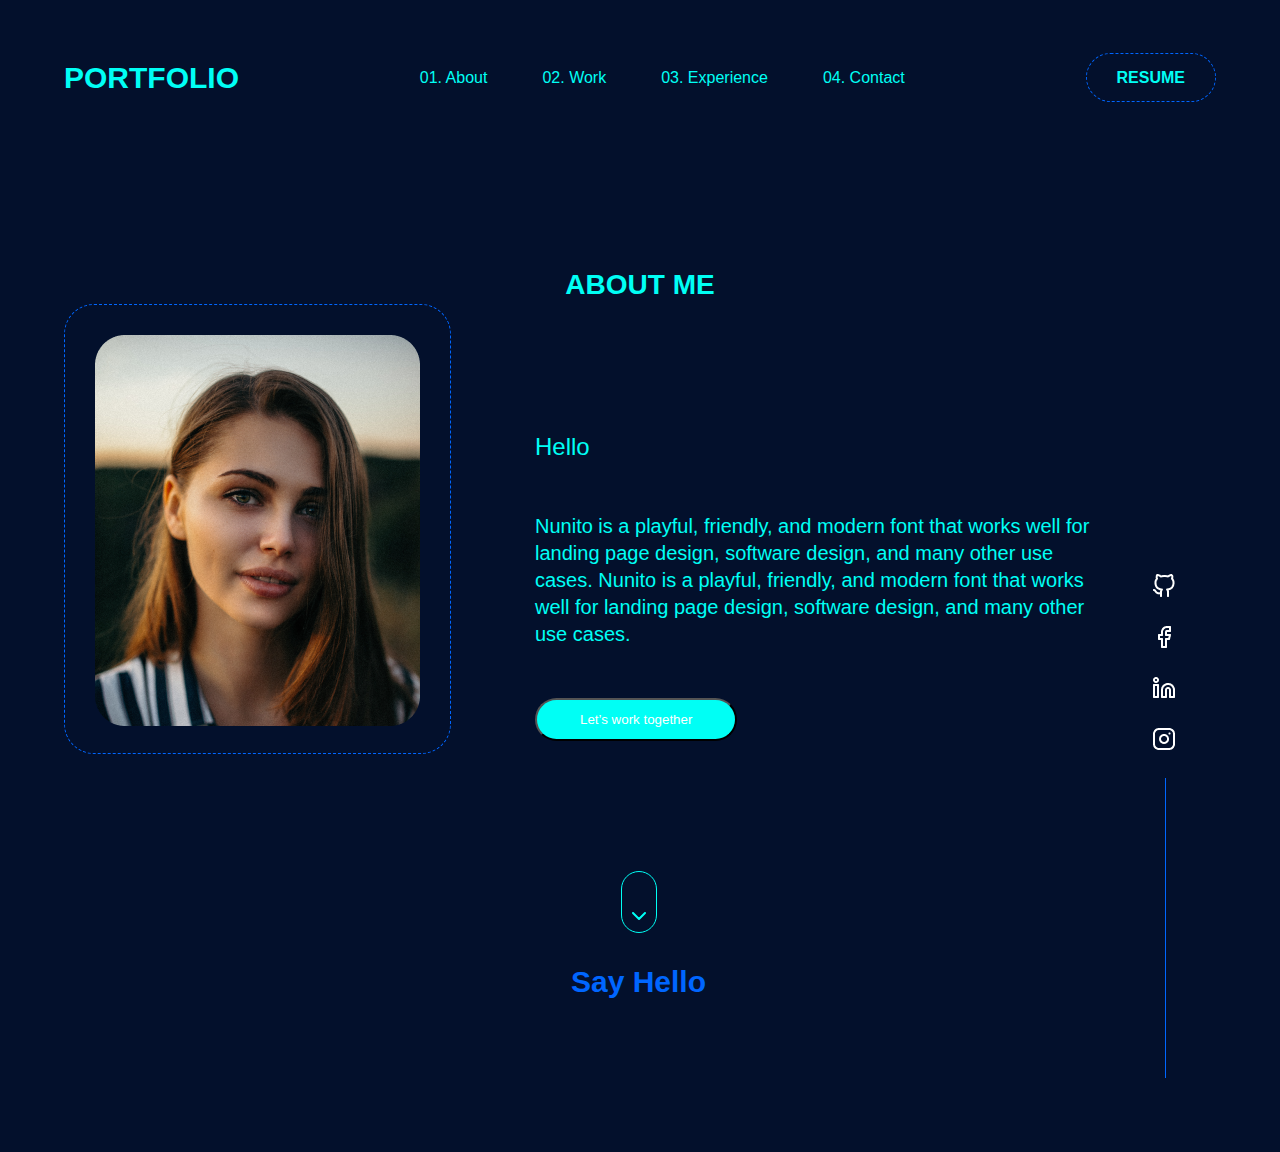
==== index.html @ 88e10d6a "added a burger bar and a scroll top" ====
<!DOCTYPE html>
<html lang="en">
<head>
    <meta charset="UTF-8">
    <meta http-equiv="X-UA-Compatible" content="IE=edge">
    <meta name="viewport" content="width=device-width, initial-scale=1.0">
    <title>home</title>
    <link rel="stylesheet" href="assets/css/reset.css">
    <link rel="stylesheet" href="assets/css/style.css">
</head>
<body class="conteiner">
    <header>
        <div class="header-wrapper">
            <nav class="header-portfolio-conteiner">
                <ul>
                    <a href="index.html">portfolio</a>
                </ul>
            </nav>
            <nav class="header-nav-li-conteiner">
                <ul>
                    <li>
                        <a href="#about-section">01. about</a>
                    </li>
                    <li>
                        <a href="#">02. work</a>
                    </li>
                    <li>
                        <a href="#">03. experience</a>
                    </li>
                    <li>
                        <a href="#">04. contact</a>
                    </li>
                </ul>
            </nav>
            <div class="resume-conteiner">
                <a href="assets/files/cv-ზურა დოღანაძე.pdf" download>resume</a>
            </div>
            <div class="hamburger">
                <span class="line"></span>
                <span class="line"></span>
                <span class="line"></span>
            </div>
        </div>
    </header>
    <main>
        <section class="about-me-section" id="about-section">
            <h1 class="title">about me</h1>
            <div>
                <div class="about-me-section-wrapper">
                    <div class="profile-img-conteiner">
                        <img src="assets/img/Mask group.png" alt="profile img">
                    </div>
                    <div class="about-me-text-conteiner">
                        <span>hello</span>
                        <p>Nunito is a playful, friendly, and modern font that works well for landing page design, software design, and many other use cases.
                            Nunito is a playful, friendly, and modern font that works well for landing page design, software design, and many other use cases.
                        </p>
                        <button class="button">Let’s work together</button>
                        <div class="about-me-more-button-conteiner">
                            <button>
                                <svg width="14" height="8" viewBox="0 0 14 8" fill="none" xmlns="http://www.w3.org/2000/svg">
                                    <path d="M1 1L7 7L13 1" stroke="#00FFF5" stroke-width="2" stroke-linecap="round" stroke-linejoin="round"/>
                                    </svg>
                            </button>
                            <div>
                                <span>say hello</span>
                            </div>
                        </div>
                        <div class="icon-contener">
                            <a href="https://github.com/zura-doganadze" target="_blank" rel="noo">
                                <img src="assets/img/github.png" alt="github icon">
                            </a>
                            <a href="https://www.facebook.com/zura.doganadze.7/" target="_blank">
                                <img src="assets/img/facebook.png" alt="facebook icon">
                            </a>
                            <a href="#">
                                <img src="assets/img/linkedin.png" alt="linkdin icon">
                            </a>
                            <a href="https://www.instagram.com" target="_blank">
                                <img src="assets/img/instagram.png" alt="instagram icon">
                            </a>
                            <div></div>
                        </div>
                    </div>
                </div>
            </div>
            
        </section>
        <a href="#" class="to-top">
            <svg class="fas fa-chevron" width="18" height="19" viewBox="0 0 11 7" fill="none" xmlns="http://www.w3.org/2000/svg">
                <path d="M0.735321 1.11766L5.50003 5.88237L10.2647 1.11766" stroke="black" stroke-linecap="round" stroke-linejoin="round"/>
                </svg>
        </a>
    </main>
    <script src="assets/js/app.js"></script>
</body>
</html>
---- assets/css/style.css ----
@font-face {
    font-family: 'Nunito-Regular400', sans-serif;
    src: url(../fonts/Nunito-Regular400.ttf);
}
@font-face {
    font-family: 'Nunito-Medium500', sans-serif;
    src: url(../fonts/Nunito-Medium500.ttf);
}
@font-face {
    font-family: 'Nunito-ExtraBold800', sans-serif;
    src: url(../fonts/Nunito-ExtraBold800.ttf);
}

 
:root {
    --header-text-color: #00FFF5;
    --section-text-color:#00FFF5;
    --third-section-color:#FFFFFF;
}
.conteiner {
    max-width: 1440px;
    width: 90%;
    margin: 0 auto;
}
a {
    text-decoration: none;
}
.title {
    font-family: 'Nunito-ExtraBold800', sans-serif;
    font-weight: 800;
    font-size: 28px;
    line-height: 38px;
    text-transform: uppercase;
    color: var(--header-text-color);
    text-align: center;
}
button {
    font-family: 'Nunito-Regular400', sans-serif;
    color: #FFFFFF;
    background: #00FFF5;
    border-radius: 30px;
    padding: 12px 43px;
    cursor: pointer;
    display: flex;
}

body {
    background: #03102C;
}










.header-wrapper {
    display: flex;
    justify-content: space-between;
    align-items: center;
    margin-top: 57px;
}
.header-nav-li-conteiner ul {
    display: flex;
    column-gap: 55px;
}
.header-nav-li-conteiner ul li a {
    font-family: 'Nunito-Medium500', sans-serif;
    color: var(--header-text-color);
    font-weight: 500;
    font-size: 16px;
    line-height: 22px;  
    text-transform: capitalize;
    cursor: pointer;
}
.header-nav-li-conteiner ul li a:hover {
    text-shadow: 2px 0px 20px #00fff5;
    transform: scale(1.1);
}
.header-portfolio-conteiner ul a {
    font-family: 'Nunito-ExtraBold800', sans-serif;
    color: var(--header-text-color);
    font-weight: 800;
    font-size: 30px;
    line-height: 41px;
    text-transform: uppercase;
    cursor: pointer;
}
.header-portfolio-conteiner ul a:hover {
    text-shadow: 2px 0px 20px #00fff5;
    transform: scale(1.1);
}
.resume-conteiner a {
    font-family: 'Nunito-ExtraBold800', sans-serif;
    color: var(--header-text-color);
    font-weight: 700;
    font-size: 16px;
    line-height: 22px;
    text-transform: uppercase;
    cursor: pointer;
    border: 1px dashed #0066FF;
    border-radius: 30px;
    padding: 15px 30px;
}
.resume-conteiner a:hover {
    text-shadow: 2px 0px 20px #00fff5;
    transform: scale(1.1);
}
/* burger bar */
.hamburger {
    display: none;
    cursor: pointer;
}
.line {
    display: block;
    width: 25px;
    height: 3px;
    margin: 5px auto;
    -webkit-transition: all 0.3s ease-in-out;
    transition: all 0.3s ease-in-out;
    background-color: var(--header-text-color);
}










/* section about me */
.about-me-section {
    margin: 168px 0 150px 0;
}
.about-me-section-wrapper {
    display: flex;
}
.profile-img-conteiner {
    border: 1px dashed #0066FF;
    border-radius: 30px;
    max-height: 450px;
}
.profile-img-conteiner img {
    border-radius: 30px;
    padding: 30px;
    transition: 0.5s;
    transition-timing-function: ease-out;
}
.profile-img-conteiner img:hover {
    transform: scale(1.1);
}
.about-me-text-conteiner {
    padding: 126px 104px 0px 84px;
    position: relative;
}
.about-me-text-conteiner span {
    font-family: 'Nunito-Medium500', sans-serif;
    color: var(--section-text-color);
    font-weight: 500;
    font-size: 24px;
    line-height: 33px;
    text-transform: capitalize;
}
.about-me-text-conteiner p {
    font-family: 'Nunito-Regular400', sans-serif;
    color: var(--section-text-color);
    font-weight: 400;
    font-size: 20px;
    line-height: 27px;
    padding: 50px 0px;
    text-transform: initial;
}
.icon-contener {
    display: flex;
    flex-direction: column;
    right: 40px;
    top: 270px;
    row-gap: 24px;
    position: absolute;
}

.icon-contener div {
    border-right: 1px solid #0066FF;
    height: 300px;
    margin-right: 10px;
}

.about-me-more-button-conteiner {
    padding-top: 130px;
    display: flex;
    flex-direction: column;
    align-items: center;
    padding-right: 370px;
}
.about-me-more-button-conteiner button {
    max-width: 50px;
    border-radius: 30px;
    padding: 40px 10px 12px 10px;
    background: inherit;
    color: #00FFF5;
    border: 1px solid #00FFF5;
    cursor: pointer;
}
.about-me-more-button-conteiner button:hover {
    border: 1px solid #0066FF;
}

.about-me-more-button-conteiner div {
    padding-top: 28px;
}
.about-me-more-button-conteiner div span {
    font-family: 'Nunito-Medium500', sans-serif;
    font-weight: 600;
    font-size: 30px;
    line-height: 41px;
    color: #0066FF;
}




/* scroll */
html {
    scroll-behavior: smooth;
}
.to-top {
    background: wheat;
    position: fixed;
    bottom: 16px;
    right: 32px;
    width: 50px;
    height: 50px;
    border-radius: 50%;
    display: flex;
    align-items: center;
    justify-content: center;
    font-size: 32px;
    color: black;
    text-decoration: none;
    opacity: 0;
    pointer-events: none;
    transition: all .4s;
}
.to-top.active {
    bottom: 32px;
    pointer-events: auto;
    opacity: 1;
}
.to-top svg {
    rotate: 180deg;
}
































@media (max-width: 1040px) {
    
    .resume-conteiner {
        display: flex;
        justify-content: center;
        align-items: center;
        
    }
    .hamburger {
      display: inline-block;
      /* position: absolute; */
      /* margin-left: 50%;
      margin-top: -17px;
      display: flex;
      flex-direction: column;
      justify-content: flex-start; */
    }
    .hamburger.active .line:nth-child(2) {
      opacity: 0;
    }
    .hamburger.active .line:nth-child(1) {
      transform: translateY(8px) rotate(45deg);
    }
    .hamburger.active .line:nth-child(3) {
      transform: translateY(-8px) rotate(-45deg);
    }
    .header-nav-li-conteiner {
      position: fixed;
      right: -100%;
      top: 100px;
      background-color:#FFFFFF;
      width: 200px;
      border-radius: 8px 0px 0px 8px;
      text-align: center;
      transition: 0.3s;
      padding: 50px 0px 40px 0px;
    }
    .header-nav-li-conteiner ul{
      flex-direction: column;
      row-gap: 12px;
    }
    .header-nav-li-conteiner.active {
      right: 0;
    }
    
    /* about me */
    .profile-img-conteiner {
        max-width: 390px;   
    }
    .about-me-section-wrapper {
        display: flex;
        flex-direction: column;
        align-items: center;
        margin-top: 30px;
    }
    .about-me-more-button-conteiner {
        display: none;
    }
    .about-me-text-conteiner {
        padding: 100px 104px 0px 84px;
    }
    .icon-contener {
        display: flex;
        flex-direction: row;
        right: 0px;
        top: 22px;
        column-gap: 18px;
        position: inherit;
    }
    .icon-contener div {
        display: none;
    }
}
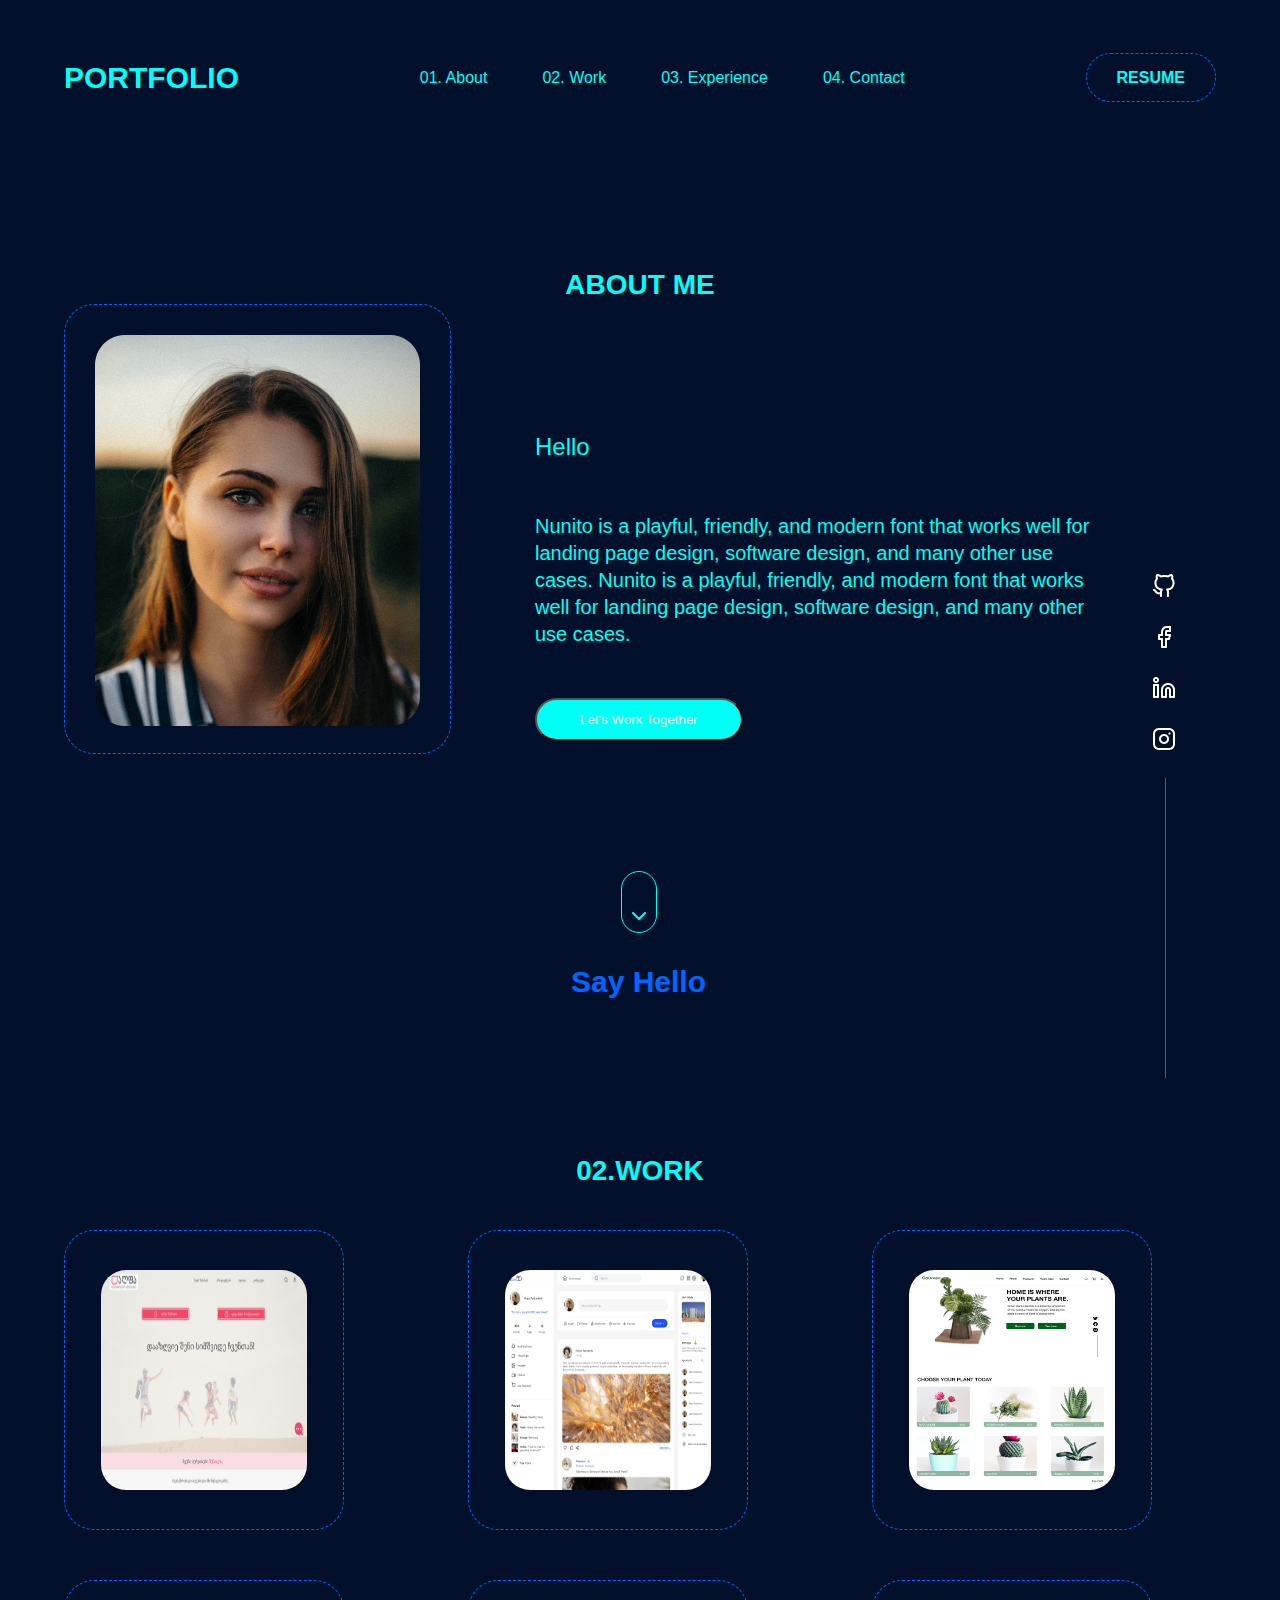
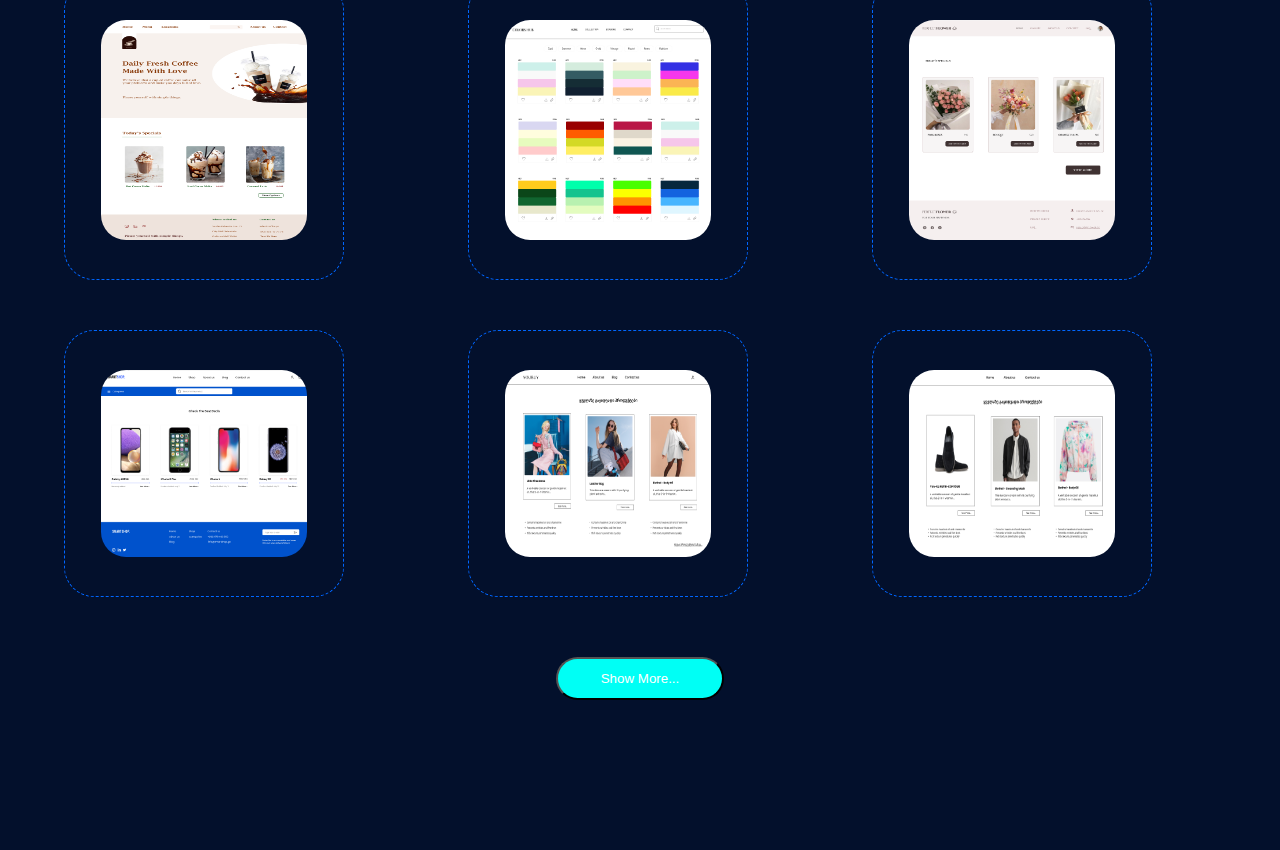
==== commit 7b1f4927: "added a works section" ====
--- a/index.html
+++ b/index.html
@@ -84,7 +84,71 @@
                     </div>
                 </div>
             </div>
-            
+        </section>
+        <section>
+            <h2 class="title">02.work</h2>
+            <div class="work-section-wrapper">
+                <div class="work-section-img-wrapper">
+                    <div class="work-img-conteiner">
+                        <img class="projact-imgs" src="assets/img/work img/homework 13.png" alt="homework 5">
+                        <div class="see-full-project-conteiner">
+                            <a href=" https://zura-doganadze.github.io/homework-13/">see full project</a>
+                        </div>
+                    </div>
+                    <div class="work-img-conteiner">
+                        <img class="projact-imgs" src="assets/img/work img/homework 11.png" alt="homework 5">
+                        <div class="see-full-project-conteiner">
+                            <a href="https://zura-doganadze.github.io/homework-12/">see full project</a>
+                        </div>
+                    </div>
+                    <div class="work-img-conteiner">
+                        <img class="projact-imgs" src="assets/img/work img/homework 9.png" alt="homework 5">
+                        <div class="see-full-project-conteiner">
+                            <a href="https://zura-doganadze.github.io/homeworl-9/">see full project</a>
+                        </div>
+                    </div>
+                    <div class="work-img-conteiner">
+                        <img class="projact-imgs" src="assets/img/work img/homework 8.png" alt="homework 5">
+                        <div class="see-full-project-conteiner">
+                            <a href="zura-doganadze.github.io/homework-8/">see full project</a>
+                        </div>
+                    </div>
+                    <div class="work-img-conteiner">
+                        <img class="projact-imgs" src="assets/img/work img/homework 7.png" alt="homework 5">
+                        <div class="see-full-project-conteiner">
+                            <a href="https://zura-doganadze.github.io/homework-7/">see full project</a>
+                        </div>
+                    </div>
+                    <div class="work-img-conteiner">
+                        <img class="projact-imgs" src="assets/img/work img/homework 6.png" alt="homework 5">
+                        <div class="see-full-project-conteiner">
+                            <a href="https://zura-doganadze.github.io/HOMEWORK-6/">see full project</a>
+                        </div>
+                    </div>
+                    <div class="work-img-conteiner">
+
+                        <img class="projact-imgs" src="assets/img/work img/homework 5.png" alt="homework 5">
+                        <div class="see-full-project-conteiner">
+                            <a href="https://zura-doganadze.github.io/homework-5/">see full project</a>
+                        </div>
+                    </div>
+                    <div class="work-img-conteiner">
+                        <img class="projact-imgs" src="assets/img/work img/homework 4.png" alt="homework 5">
+                        <div class="see-full-project-conteiner">
+                            <a href="https://zura-doganadze.github.io/homework-4/">see full project</a>
+                        </div>
+                    </div>
+                    <div class="work-img-conteiner">
+                        <img class="projact-imgs" src="assets/img/work img/homework 3.png" alt="homework 5">
+                        <div class="see-full-project-conteiner">
+                            <a href="https://zura-doganadze.github.io/homework3/">see full project</a>
+                        </div>
+                    </div>
+                </div>
+                <div class="section-button">
+                    <button class="button" id="load-more">show more...</button>
+                </div>
+            </div>
         </section>
         <a href="#" class="to-top">
             <svg class="fas fa-chevron" width="18" height="19" viewBox="0 0 11 7" fill="none" xmlns="http://www.w3.org/2000/svg">
@@ -92,6 +156,7 @@
                 </svg>
         </a>
     </main>
-    <script src="assets/js/app.js"></script>
+    <script src="assets/js/app.js">
+    </script>
 </body>
 </html>--- a/assets/css/style.css
+++ b/assets/css/style.css
@@ -42,6 +42,12 @@
     padding: 12px 43px;
     cursor: pointer;
     display: flex;
+    text-transform: capitalize;
+
+}
+.section-button {
+    display: flex;
+    justify-content: center;
 }
 
 body {
@@ -270,8 +276,92 @@
 
 
 
-
-
+/*work section */
+
+.work-section-wrapper {
+    padding-bottom: 150px;
+}
+.work-section-img-wrapper {
+    display: grid;
+    grid-template-columns: repeat(3, 1fr);
+    row-gap: 50px;
+    column-gap: 60px;
+    padding: 40px 0px 60px 0px;
+}
+.work-img-conteiner {
+    position: relative;
+    border: 1px dashed #0066FF;
+    border-radius: 30px;
+    padding: 39px 36px;
+    max-width: 280px;
+    max-height: 300px;
+}
+.projact-imgs { 
+    transition: 0.5s;
+    transition-timing-function: ease-out;
+    border-radius: 25px;
+    width: 100%;
+    height: 100%;
+}
+.work-img-conteiner:hover .projact-imgs {
+    transform: scale(1.2);  
+    filter: blur(1px);
+}
+.see-full-project-conteiner {
+    position: absolute;
+    transition: .2s;
+    left: 50%;
+    top: 50%;
+    transform: translate(-50%, -50%);
+    opacity: 0;
+    transition: opacity 0.2s ease;
+}
+.see-full-project-conteiner a {
+    background: #0066FF;
+    border-radius: 30px;
+    font-size: 14px;
+    line-height: 25px;
+    color: #FFFFFF;
+    padding: 12px 13px;
+    font-family: 'Nunito-Regular400', sans-serif;
+    font-weight: 600;
+        cursor: pointer;
+    text-transform: capitalize;
+}
+    
+.work-img-conteiner:hover .see-full-project-conteiner {
+    opacity: 1;
+}
+.work-button-conteiner {
+    position: absolute;
+    transition: .2s;
+    left: 50%;
+    top: 50%;
+    transform: translate(-50%, -50%);
+    opacity: 0;
+    transition: opacity 0.2s ease;
+
+    
+}
+.work-img-conteiner:hover .work-button-conteiner {
+    opacity: 1;
+}
+
+.work-section-img-wrapper div button {
+    background: #0066FF;
+    border-radius: 30px;
+    font-size: 18px;
+    line-height: 25px;
+    color: #FFFFFF;
+    padding: 12px 18px;
+    font-family: 'Nunito-Regular400', sans-serif;
+    cursor: pointer;
+    text-transform: capitalize;
+}
+
+.wrok-section-button-conteiner {
+    text-align: center;
+}
 
 
 
@@ -358,4 +448,68 @@
     .icon-contener div {
         display: none;
     }
+
+
+
+
+
+    /* work */
+    .see-full-project-conteiner a {
+        font-size: 12px;
+    }
+    .work-img-conteiner {
+        border-radius: 15px;
+        padding: 29px 26px;
+        max-width: 200px;
+        max-height: 220px;
+    }
+    .projact-imgs { 
+        border-radius: 10px;
+    }
+    .see-full-project-conteiner a {
+        border-radius: 15px;
+        font-size: 11px;
+        padding: 10px 10px;
+        font-weight: 400;
+    }
+}
+
+
+@media (max-width: 800px) {
+    /* header */
+    .header-portfolio-conteiner ul a {
+        font-size: 26px;
+    }
+    .title {
+        font-size: 24px;
+    }
+
+
+
+
+
+
+
+
+    /* work */
+
+    .work-img-conteiner {
+        border-radius: 10px;
+        padding: 19px 16px;
+        max-width: 150px;
+        max-height: 170px;
+    }
+    .projact-imgs { 
+        border-radius: 8px;
+    }
+    .see-full-project-conteiner {
+        width: 84px;
+    }
+    .see-full-project-conteiner a {
+        border-radius: 12px;
+        font-size: 9px;
+        line-height: 12px;
+        padding: 10px 10px;
+    }
+
 }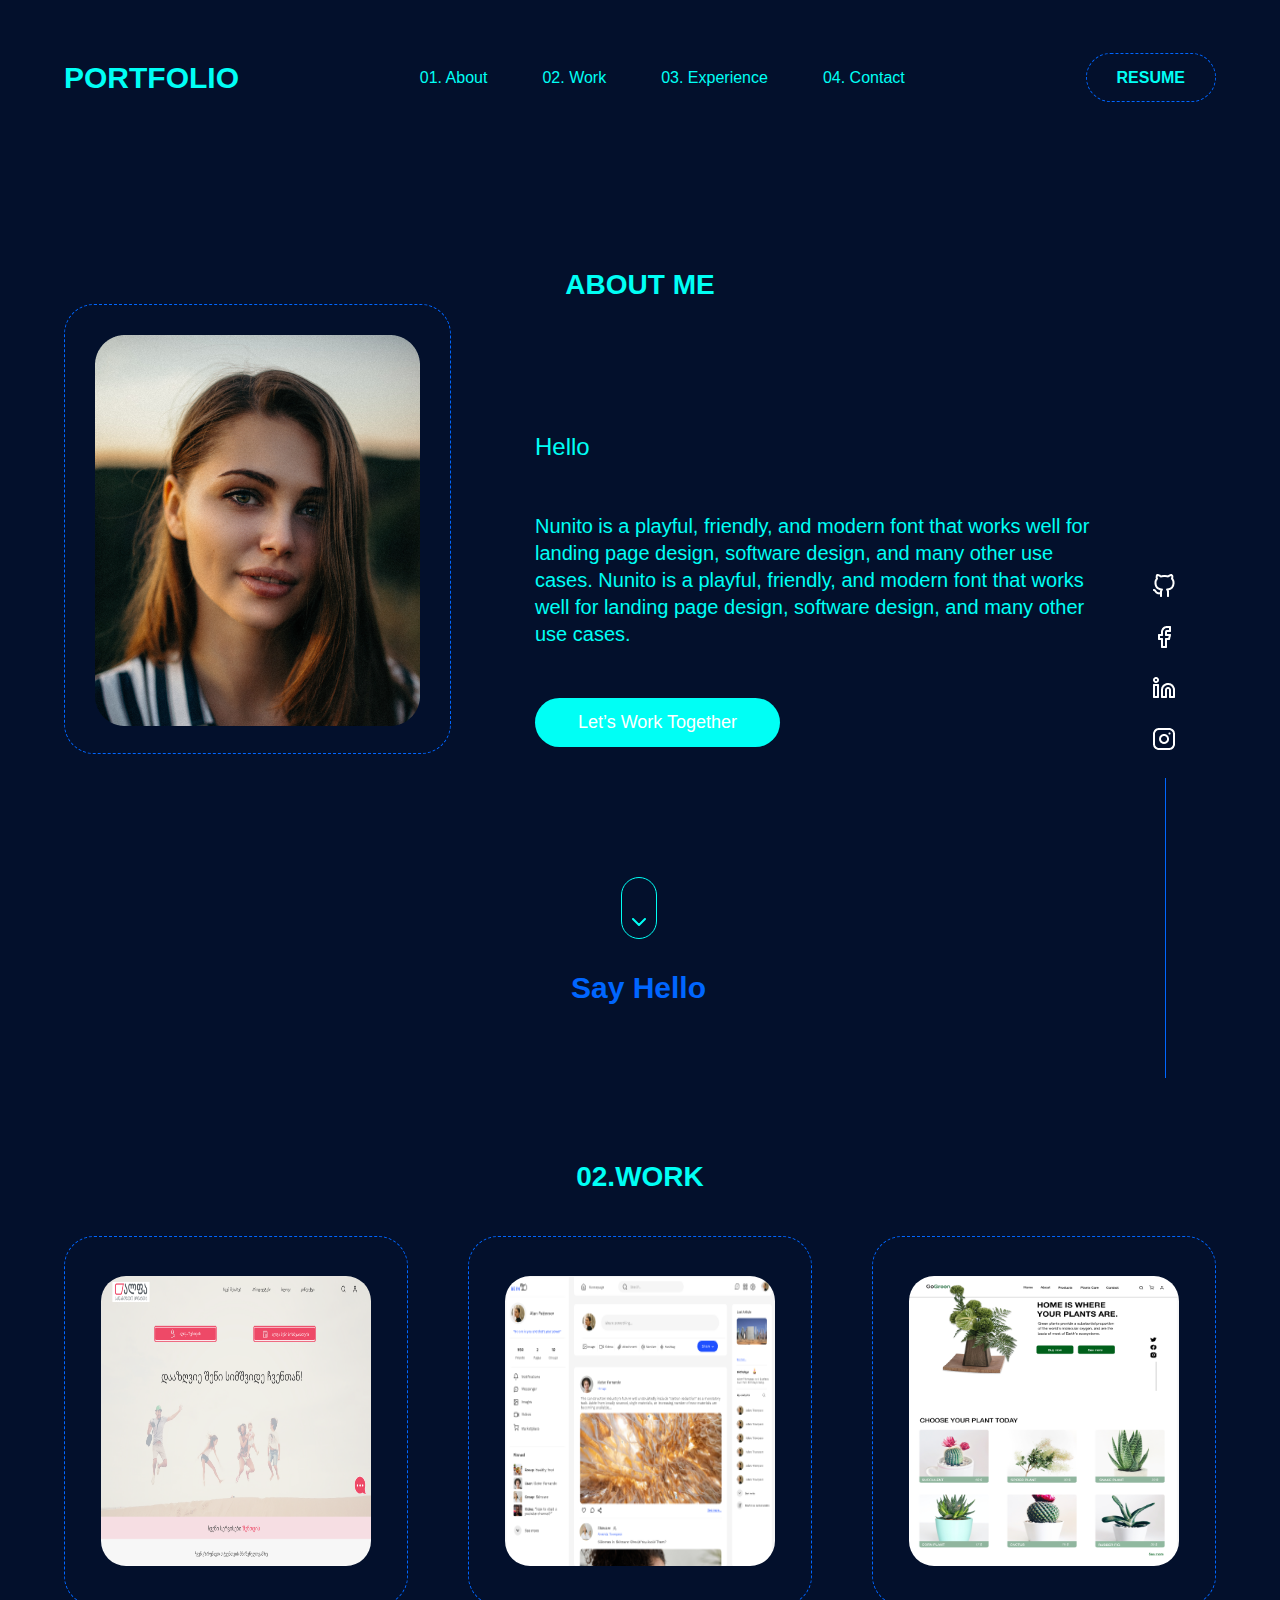
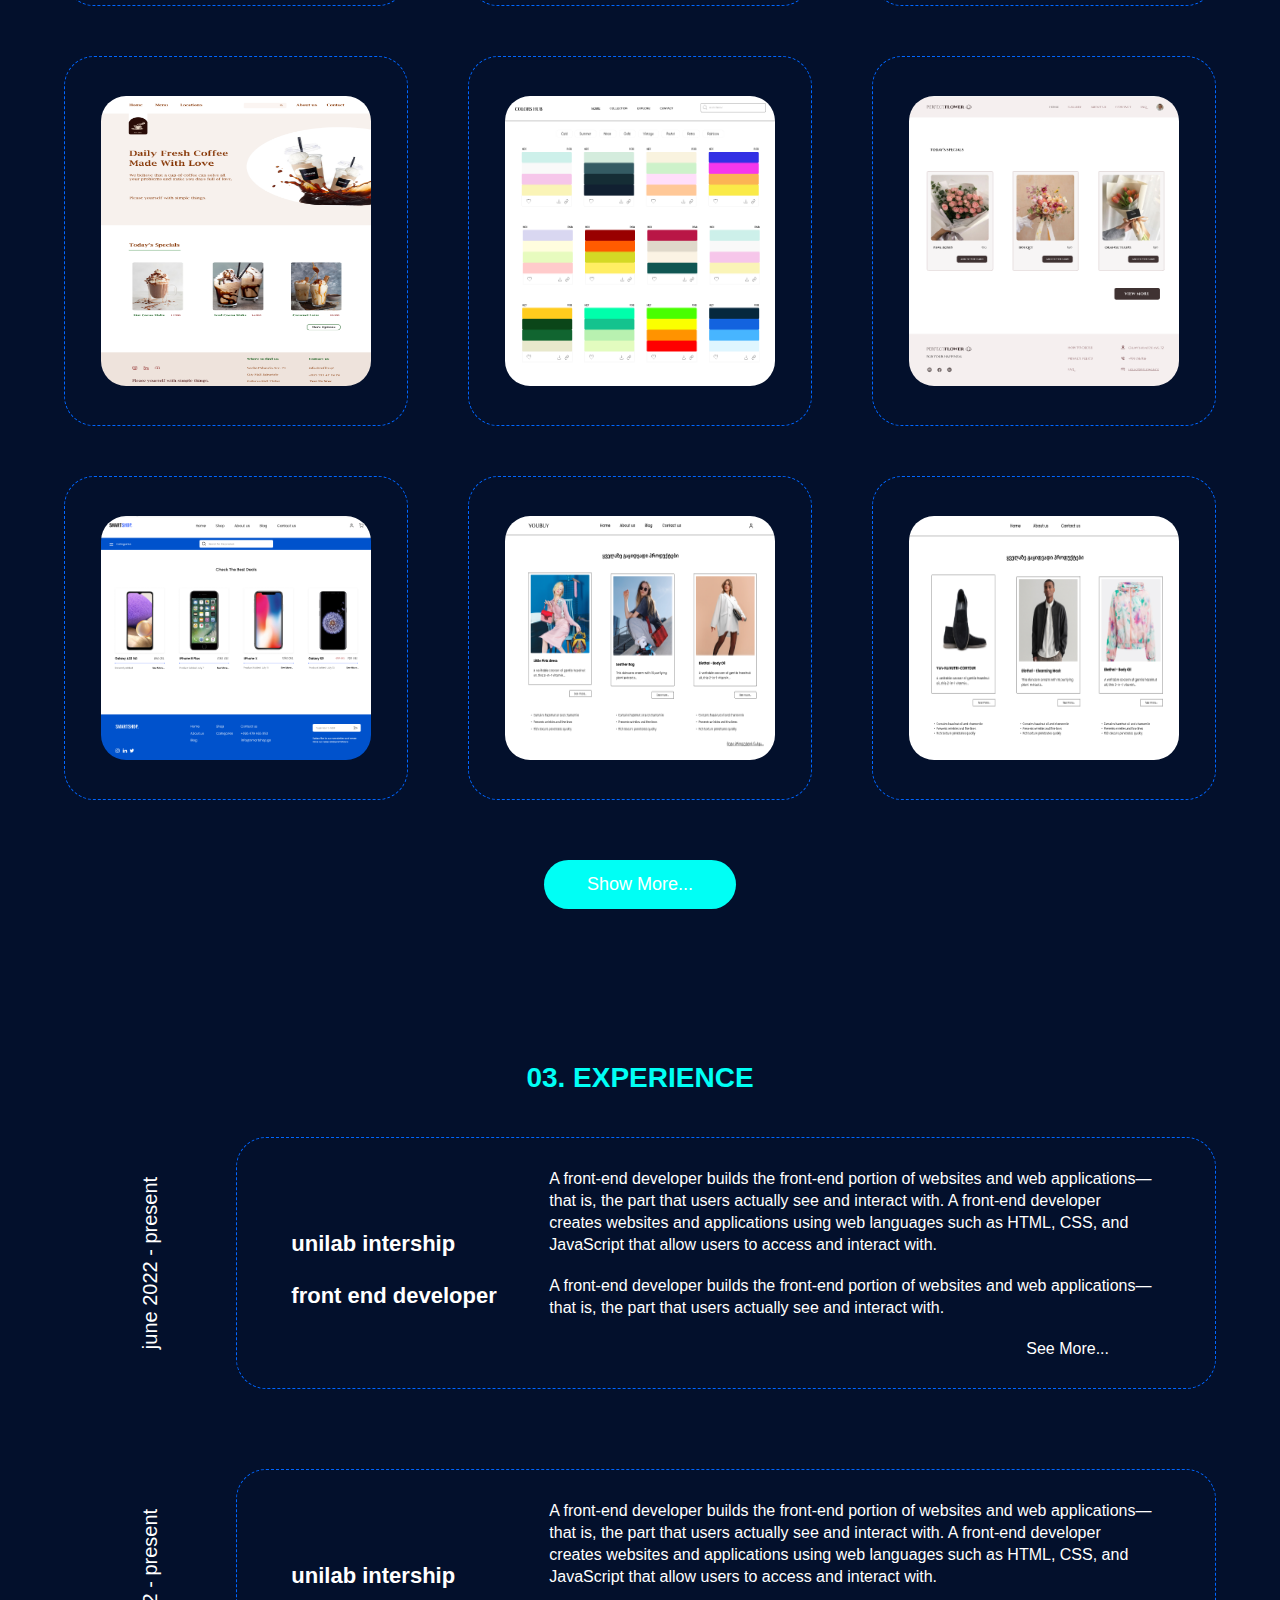
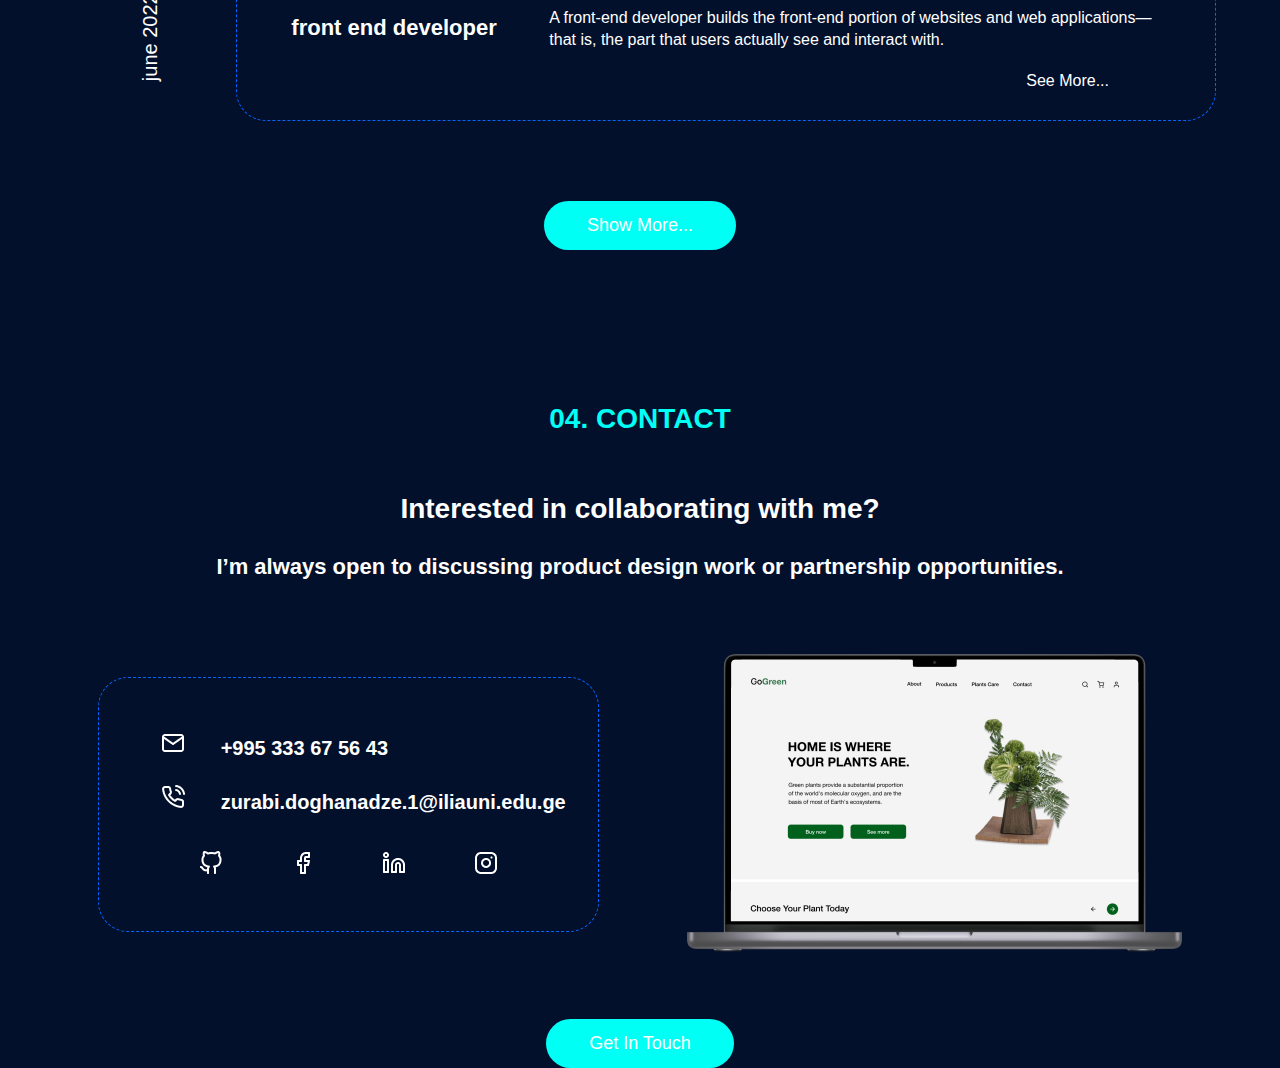
==== commit d4e9ac4a: "added a contact section" ====
--- a/index.html
+++ b/index.html
@@ -22,13 +22,13 @@
                         <a href="#about-section">01. about</a>
                     </li>
                     <li>
-                        <a href="#">02. work</a>
-                    </li>
-                    <li>
-                        <a href="#">03. experience</a>
-                    </li>
-                    <li>
-                        <a href="#">04. contact</a>
+                        <a href="#work-section">02. work</a>
+                    </li>
+                    <li>
+                        <a href="#experience-section">03. experience</a>
+                    </li>
+                    <li>
+                        <a href="#contact-section">04. contact</a>
                     </li>
                 </ul>
             </nav>
@@ -48,7 +48,7 @@
             <div>
                 <div class="about-me-section-wrapper">
                     <div class="profile-img-conteiner">
-                        <img src="assets/img/Mask group.png" alt="profile img">
+                        <img src="assets/img/about section img/Mask group.png" alt="profile img">
                     </div>
                     <div class="about-me-text-conteiner">
                         <span>hello</span>
@@ -68,16 +68,16 @@
                         </div>
                         <div class="icon-contener">
                             <a href="https://github.com/zura-doganadze" target="_blank" rel="noo">
-                                <img src="assets/img/github.png" alt="github icon">
+                                <img src="assets/img/about section img/github.png" alt="github icon">
                             </a>
                             <a href="https://www.facebook.com/zura.doganadze.7/" target="_blank">
-                                <img src="assets/img/facebook.png" alt="facebook icon">
+                                <img src="assets/img/about section img/facebook.png" alt="facebook icon">
                             </a>
                             <a href="#">
-                                <img src="assets/img/linkedin.png" alt="linkdin icon">
+                                <img src="assets/img/about section img/linkedin.png" alt="linkdin icon">
                             </a>
                             <a href="https://www.instagram.com" target="_blank">
-                                <img src="assets/img/instagram.png" alt="instagram icon">
+                                <img src="assets/img/about section img/instagram.png" alt="instagram icon">
                             </a>
                             <div></div>
                         </div>
@@ -85,7 +85,7 @@
                 </div>
             </div>
         </section>
-        <section>
+        <section id="work-section">
             <h2 class="title">02.work</h2>
             <div class="work-section-wrapper">
                 <div class="work-section-img-wrapper">
@@ -146,8 +146,101 @@
                     </div>
                 </div>
                 <div class="section-button">
-                    <button class="button" id="load-more">show more...</button>
-                </div>
+                    <button class="button">show more...</button>
+                </div>
+            </div>
+        </section>
+        <section id="experience-section">
+            <div>
+                <h3 class="title">03. experience</h3>
+                <div class="experience-conteiner">
+                    <div class="experience-wrapper">
+                        <div class="study-time-conteiner">
+                            <span>june 2022 - present</span>
+                        </div>
+                        <div class="study-details-conteiner">
+                            <div class="study-title-conteiner">
+                                <h6>unilab intership</h6>
+                                <h6>front end developer</h6>
+                            </div>
+                            <div class="study-text-conteiner">
+                                <ul>
+                                    <p>A front-end developer builds the front-end portion of websites and web applications—that is, the part that users actually see and interact with. A front-end developer creates websites and applications using web languages such as HTML, CSS, and JavaScript that allow users to access and interact with.</p>
+                                    <p>A front-end developer builds the front-end portion of websites and web applications—that is, the part that users actually see and interact with. </p>
+                                </ul>
+                                <button>see more...</button>
+                            </div>
+                        </div>
+                    </div>
+                    <div class="experience-wrapper">
+                        <div class="study-time-conteiner">
+                            <span>june 2022 - present</span>
+                        </div>
+                        <div class="study-details-conteiner">
+                            <div class="study-title-conteiner">
+                                <h6>unilab intership</h6>
+                                <h6>front end developer</h6>
+                            </div>
+                            <div class="study-text-conteiner">
+                                <ul>
+                                    <p>A front-end developer builds the front-end portion of websites and web applications—that is, the part that users actually see and interact with. A front-end developer creates websites and applications using web languages such as HTML, CSS, and JavaScript that allow users to access and interact with.</p>
+                                    <p>A front-end developer builds the front-end portion of websites and web applications—that is, the part that users actually see and interact with. </p>
+                                </ul>
+                                <button>see more...</button>
+                            </div>
+                        </div>
+                    </div>
+                    <div class="section-button">
+                        <button class="button">show more...</button>
+                    </div>
+                </div>
+            </div>
+        </section>
+        <section id="contact-section">
+            <h4 class="title">04. contact</h4>
+            <div>
+                <div class="contact-span-conteiner">
+                    <span>Interested in collaborating with me?</span>
+                    <span>I’m always open to discussing product design work or partnership opportunities.</span>
+                </div>
+            </div>
+            <div class="contact-section-wrapper">
+                <div class="contact-section-conteiner">
+                    <div class="contact-wrapper">
+                        <div>
+                            <a href="tel:+995 333 67 56 43">
+                                <img src="assets/img/contact-section-img/mail.png" alt="mail icon">
+                            </a>
+                            <a href="tel:+995 333 67 56 43">+995 333 67 56 43</a>
+                        </div>
+                        <div>
+                            <a href="mailto:zurabi.doghanadze.1@iliauni.edu.ge">
+                                <img src="assets/img/contact-section-img/phone-call.png" alt="phone img">
+                            </a>
+                            <a href="mailto:zurabi.doghanadze.1@iliauni.edu.ge">zurabi.doghanadze.1@iliauni.edu.ge</a>
+                        </div>
+                    </div>
+                    <div class="contact-icon-conteiner">
+                        <a href="https://github.com/zura-doganadze" target="_blank" rel="noo">
+                            <img src="assets/img/contact-section-img/github.png" alt="github icon">
+                        </a>
+                        <a href="https://www.facebook.com/zura.doganadze.7/" target="_blank">
+                            <img src="assets/img/contact-section-img/facebook.png" alt="facebook icon">
+                        </a>
+                        <a href="#">
+                            <img src="assets/img/contact-section-img/linkedin.png" alt="linkdin icon">
+                        </a>
+                        <a href="https://www.instagram.com" target="_blank">
+                            <img src="assets/img/contact-section-img/instagram.png" alt="instagram icon">
+                        </a>
+                    </div>
+                </div>
+                <div class="macbook-wrapper">
+                    <img class="macbook-img" src="assets/img/contact-section-img/MacBook Pro 16.png" alt="macbook-pro img">
+                </div>
+            </div>
+            <div class="section-button">
+                <button class="button">get in touch</button>
             </div>
         </section>
         <a href="#" class="to-top">
--- a/assets/css/style.css
+++ b/assets/css/style.css
@@ -16,6 +16,8 @@
     --header-text-color: #00FFF5;
     --section-text-color:#00FFF5;
     --third-section-color:#FFFFFF;
+    --scrolltop-color: #FFFFFF;
+    --button-text-color:#FFFFFF;
 }
 .conteiner {
     max-width: 1440px;
@@ -36,14 +38,21 @@
 }
 button {
     font-family: 'Nunito-Regular400', sans-serif;
-    color: #FFFFFF;
+    font-size: 18px;
+    line-height: 25px;
+    color: var(--button-text-color);
     background: #00FFF5;
     border-radius: 30px;
     padding: 12px 43px;
     cursor: pointer;
     display: flex;
     text-transform: capitalize;
-
+    border: none;
+}
+.button:hover {
+    color: black;
+    text-shadow: 2px 0px 20px #00fff5;
+    transform: scale(1.1);
 }
 .section-button {
     display: flex;
@@ -235,7 +244,7 @@
     scroll-behavior: smooth;
 }
 .to-top {
-    background: wheat;
+    background: var(--scrolltop-color);
     position: fixed;
     bottom: 16px;
     right: 32px;
@@ -293,8 +302,8 @@
     border: 1px dashed #0066FF;
     border-radius: 30px;
     padding: 39px 36px;
-    max-width: 280px;
-    max-height: 300px;
+    max-width: 360px;
+    max-height: 370px;
 }
 .projact-imgs { 
     transition: 0.5s;
@@ -376,13 +385,190 @@
 
 
 
+
+
+
+
+
+
+
+
+/* experience section */
+.experience-conteiner {
+    padding: 40px 0px 150px 0px;
+}
+.experience-wrapper {
+    display: flex;
+    align-items: center;
+    margin-bottom: 80px;
+}
+.study-time-conteiner {
+    color: var(--third-section-color);
+    transform: rotate(-90deg);
+    font-size: 20px;
+    font-family: 'Nunito-Regular400', sans-serif;
+    white-space: nowrap;
+}
+.study-details-conteiner {
+    display: flex;
+    align-items: center;
+    border: 1px dashed #0066FF;
+    border-radius: 30px;
+    padding: 30px 63px 16px 54px;
+}
+
+.study-title-conteiner {
+    max-width: 720px;
+    width: 100%;
+    display: inline-block;
+    font-weight: 700;
+    font-size: 22px;
+    line-height: 30px;
+    color: var(--third-section-color);
+    font-family: 'Nunito-ExtraBold800', sans-serif;
+    padding-right: 20px;
+}
+
+.study-title-conteiner *:nth-child(2) {
+    display: inline-block;
+    margin-top: 22px;
+}
+
+.study-text-conteiner p {
+    font-family: 'Nunito-Regular400', sans-serif;
+    border: 1px dashed blue;
+    color: var(--third-section-color);
+    font-size: 16px;
+    line-height: 22px;
+    border: none;
+}
+.study-text-conteiner ul :first-child {
+    padding-bottom: 19px;
+}
+.study-text-conteiner  {
+    display: flex;
+    flex-direction: column;
+    align-items: flex-end;
+}
+.study-text-conteiner button {
+    font-size: 16px;
+    line-height: 22px;
+    color: var(--third-section-color);
+    font-family: 'Nunito-Regular400', sans-serif;
+    border: none;
+    background: none;
+    padding-top: 19px;
+    cursor: pointer;
+    text-transform: capitalize;
+}
+.study-text-conteiner button:hover {
+    text-shadow: 2px 0px 20px #00fff5;
+    transform: scale(1.1);
+}
+
+
+
+
+
+
+
+
+
+
+
+
+
+
+
+
+
+
+
+
+
+/* contact-section */
+.contact-span-conteiner {
+    padding: 52px 0px 72px;
+    text-align: center;
+    color: var(--third-section-color);
+    display: flex;
+    flex-direction: column;
+}
+.contact-span-conteiner :first-child {
+    font-family: 'Nunito-ExtraBold800', sans-serif;
+    font-weight: 700;
+    font-size: 28px;
+    line-height: 38px;
+}
+.contact-span-conteiner :nth-child(2) {
+    font-family: 'Nunito-ExtraBold800', sans-serif;
+    font-weight: 700;
+    font-size: 22px;
+    line-height: 30px;
+    padding-top: 24px;
+}
+.contact-section-wrapper {
+    display: flex;
+    justify-content: space-around;
+    align-items: center;
+    margin-bottom: 64px;
+}
+.contact-section-conteiner {
+    border: 1px dashed #0066FF;
+    border-radius: 30px;
+    padding: 53px 32px;
+}
+.contact-wrapper *:nth-child(2) {
+    padding-top: 23px;
+}
+.contact-wrapper a {
+    font-weight: 600;
+    font-size: 20px;
+    line-height: 27px;
+    color: var(--third-section-color);
+    font-family: 'Nunito-Medium500', sans-serif;
+    margin-left: 30px;
+}
+.contact-icon-conteiner {
+    display: flex;
+    justify-content: space-evenly;
+    padding-top: 35px;
+}
+.macbook-img {
+    max-width: 495px;
+    width: 100%;
+}
+.macbook-wrapper {
+    max-width: 495px;
+    width: 100%;
+    margin-left: 20px;
+}
+
+
+
+
+
+
+
+
+
+
+
+
 @media (max-width: 1040px) {
-    
+    button {
+        border-radius: 25px;
+        padding: 12px 33px;
+        font-size: 16px;
+        line-height: 19px;
+    }
+    .title {
+        font-size: 22px;
+    }
     .resume-conteiner {
         display: flex;
         justify-content: center;
         align-items: center;
-        
     }
     .hamburger {
       display: inline-block;
@@ -460,8 +646,8 @@
     .work-img-conteiner {
         border-radius: 15px;
         padding: 29px 26px;
-        max-width: 200px;
-        max-height: 220px;
+        max-width: 300px;
+        max-height: 250px;
     }
     .projact-imgs { 
         border-radius: 10px;
@@ -472,17 +658,67 @@
         padding: 10px 10px;
         font-weight: 400;
     }
+    /* experience */
+
+    .study-details-conteiner {
+        padding: 40px 33px 16px 34px;
+    }
+    .study-title-conteiner {
+        font-weight: 700;
+        font-size: 18px;
+        line-height: 30px;
+    }
+    .study-text-conteiner p {
+        font-size: 14px;
+        line-height: 22px;
+    }
+    .study-time-conteiner {
+        font-size: 18px;
+    }
+    
+    /* contact */
+    .contact-span-conteiner :first-child {
+        font-size: 22px;
+    }
+    .contact-span-conteiner :nth-child(2) {
+        font-size: 18px;
+    }
+    .contact-section-conteiner {
+        border-radius: 20px;
+        padding: 33px 22px;
+    }
+    .contact-wrapper a {
+        font-size: 16px;
+        line-height: 20px;
+        margin-left: 25px;
+    }
+    .macbook-wrapper {
+        max-width: 395px;
+    }
+
 }
 
 
 @media (max-width: 800px) {
+
+    button {
+        border-radius: 20px;
+        padding: 10px 23px;
+        font-size: 14px;
+        line-height: 16px;
+    }
+    .title {
+        font-size: 20px;
+    }
     /* header */
     .header-portfolio-conteiner ul a {
-        font-size: 26px;
-    }
-    .title {
         font-size: 24px;
     }
+    .resume-conteiner a {
+        font-size: 14px;
+
+    }
+    
 
 
 
@@ -512,4 +748,60 @@
         padding: 10px 10px;
     }
 
+
+
+
+    /* experience */
+    .study-details-conteiner {
+        padding: 40px 33px 16px 34px;
+    }
+    .study-title-conteiner {
+        font-weight: 700;
+        font-size: 12px;
+        line-height: 14px;
+    }
+    .study-text-conteiner p {
+        font-size: 10px;
+        line-height: 12px;
+    }
+    .study-time-conteiner {
+        font-size: 12px;
+    }
+    .study-text-conteiner button {
+        font-size: 10px;
+        line-height: 12px;
+        padding-top: 10px;
+    }
+    .to-top {
+        right: 32px;
+        width: 30px;
+        height: 30px;
+        border-radius: 50%;
+        font-size: 32px;
+    }
+
+
+
+
+    
+    /* contact */
+    .contact-span-conteiner :first-child {
+        font-size: 18px;
+    }
+    .contact-span-conteiner :nth-child(2) {
+        font-size: 14px;
+    }
+    .contact-section-conteiner {
+        border-radius: 20px;
+        padding: 23px 12px;
+    }
+    .contact-wrapper a {
+        font-size: 12px;
+        line-height: 20px;
+        margin-left: 20px;
+    }
+    .macbook-wrapper {
+        max-width: 335px;
+    }
+
 }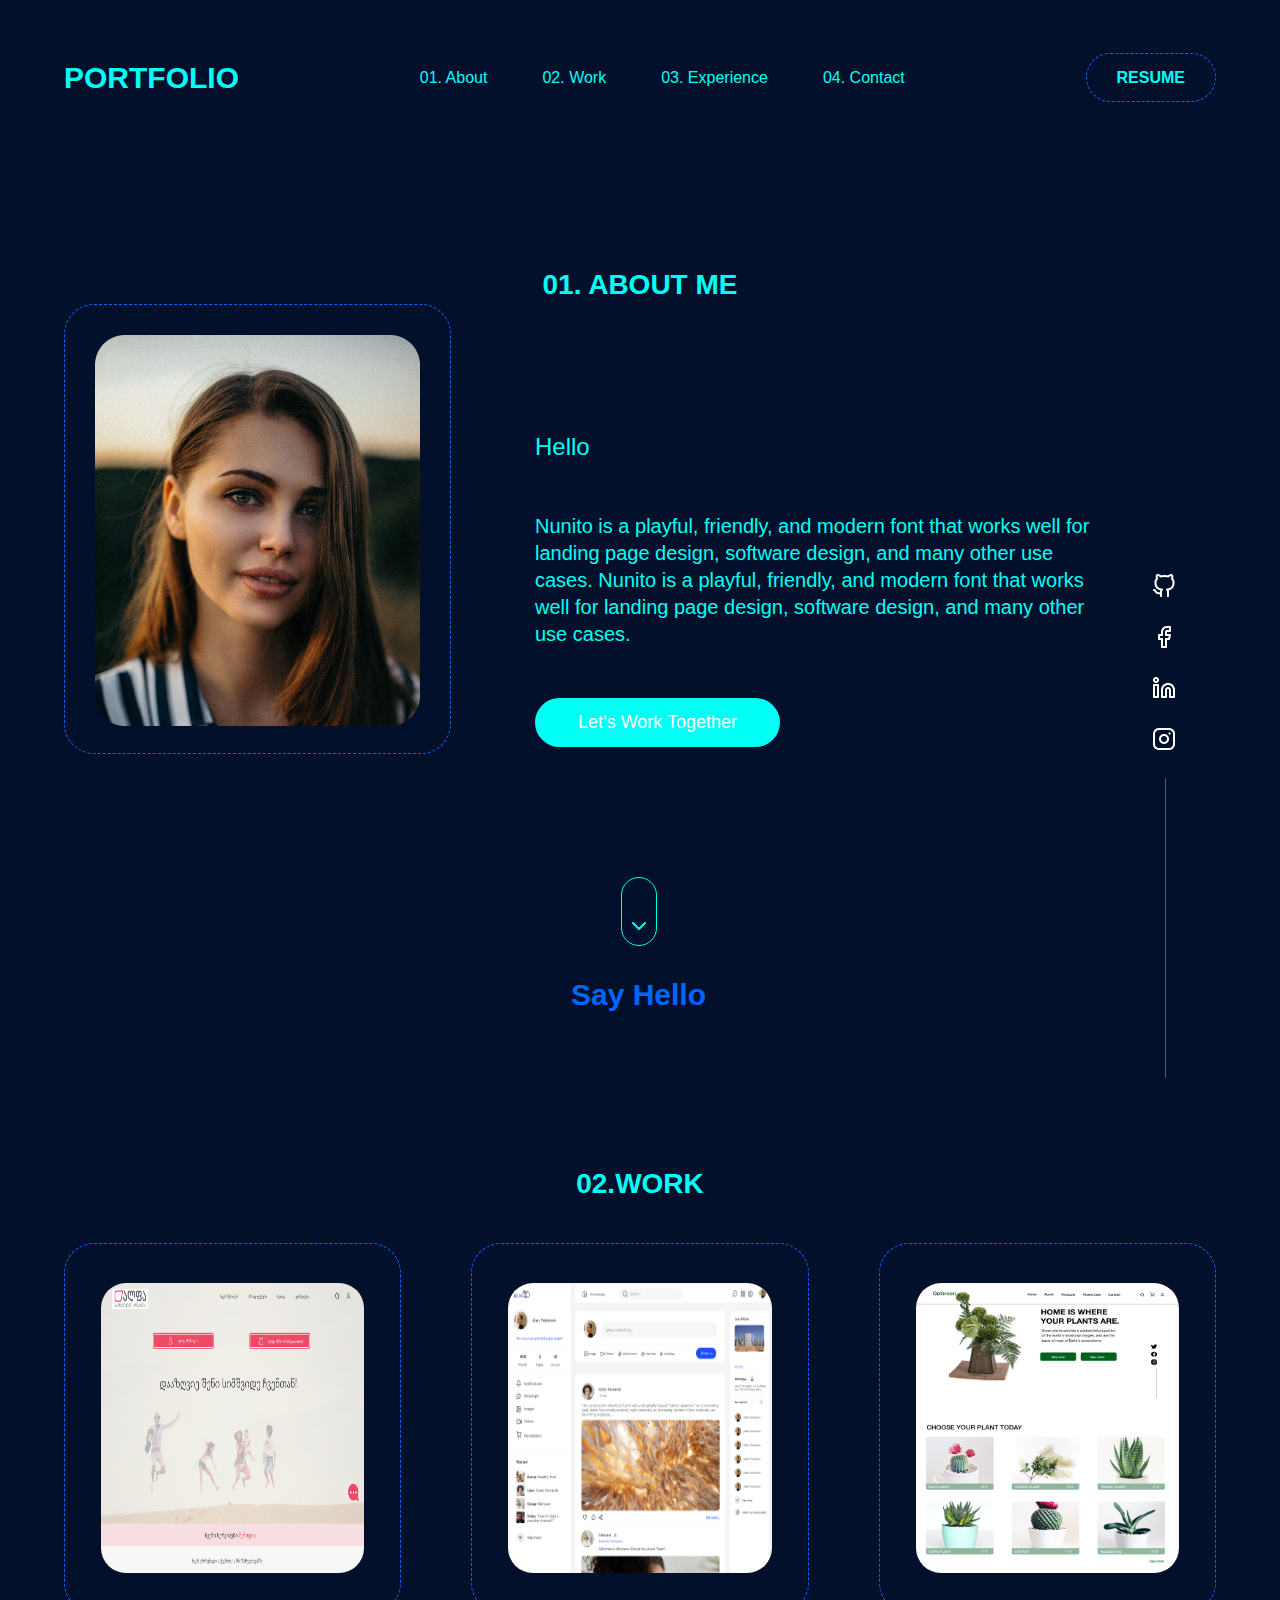
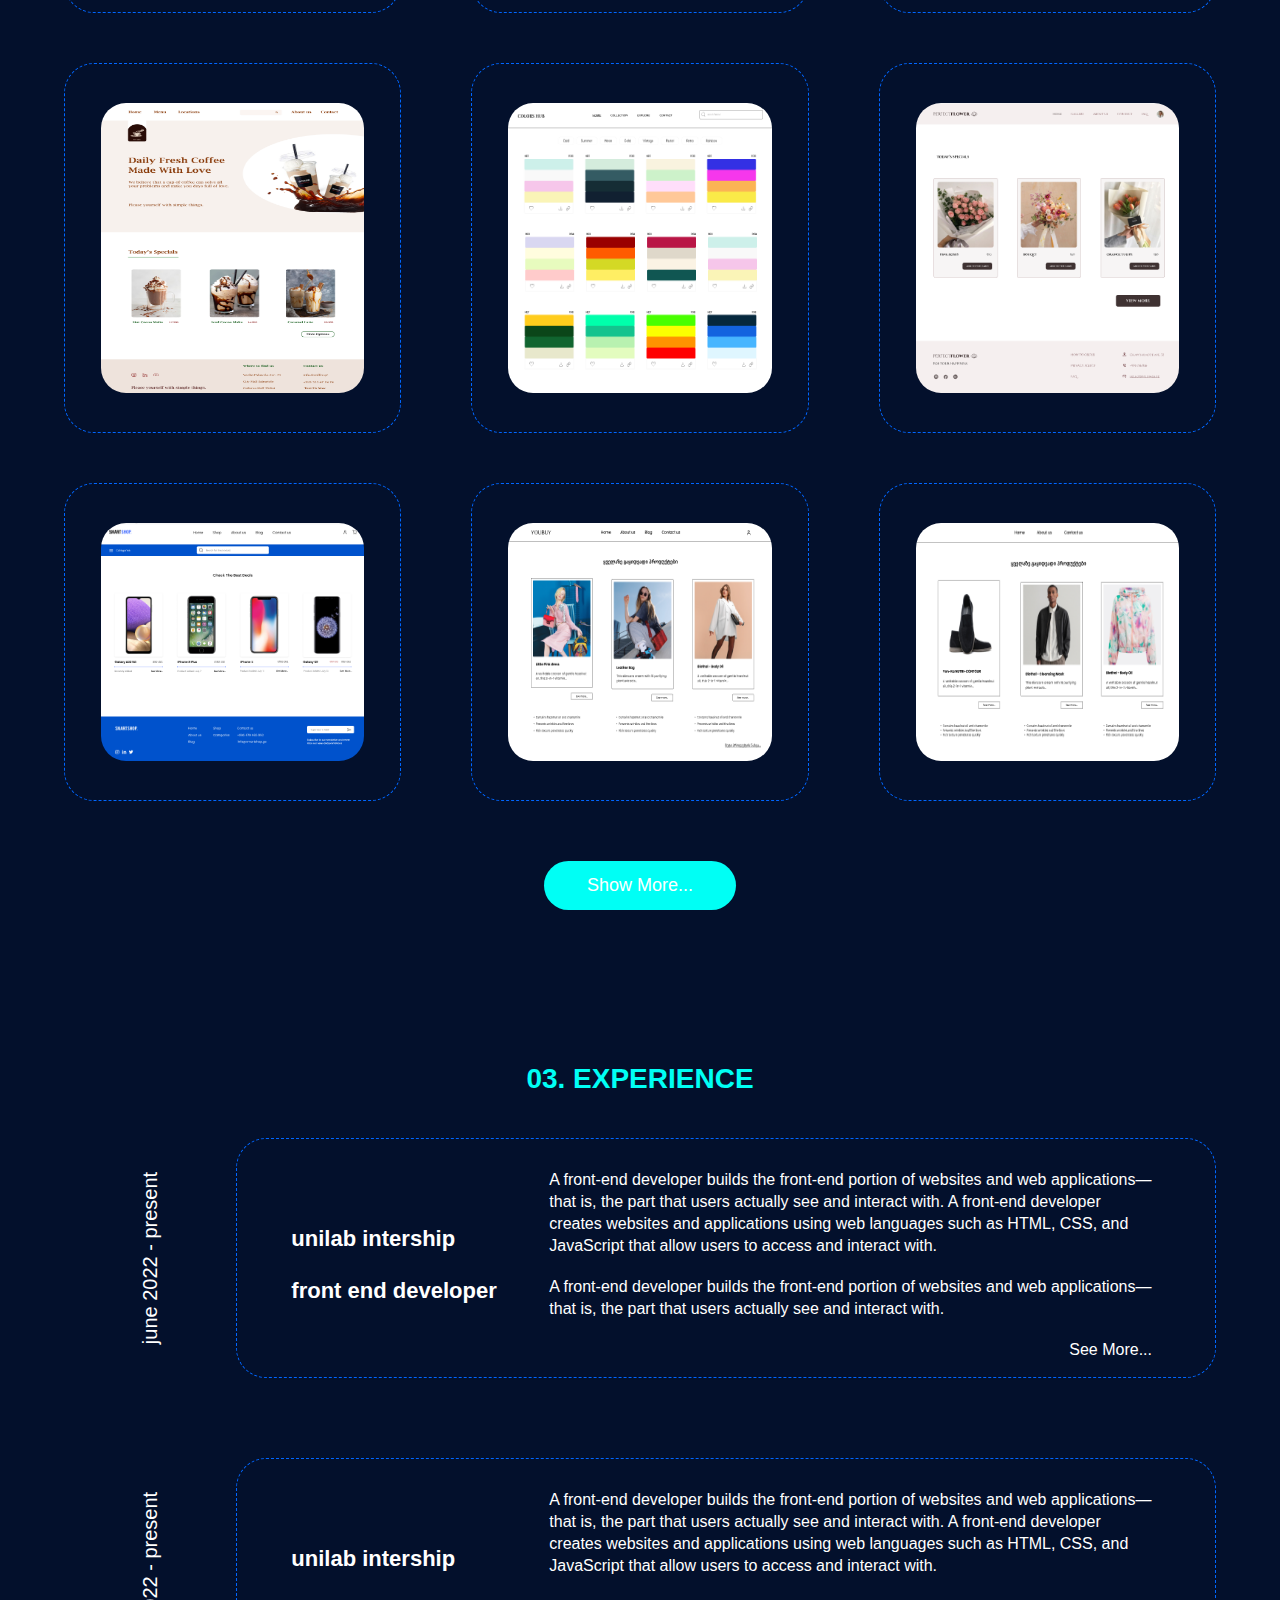
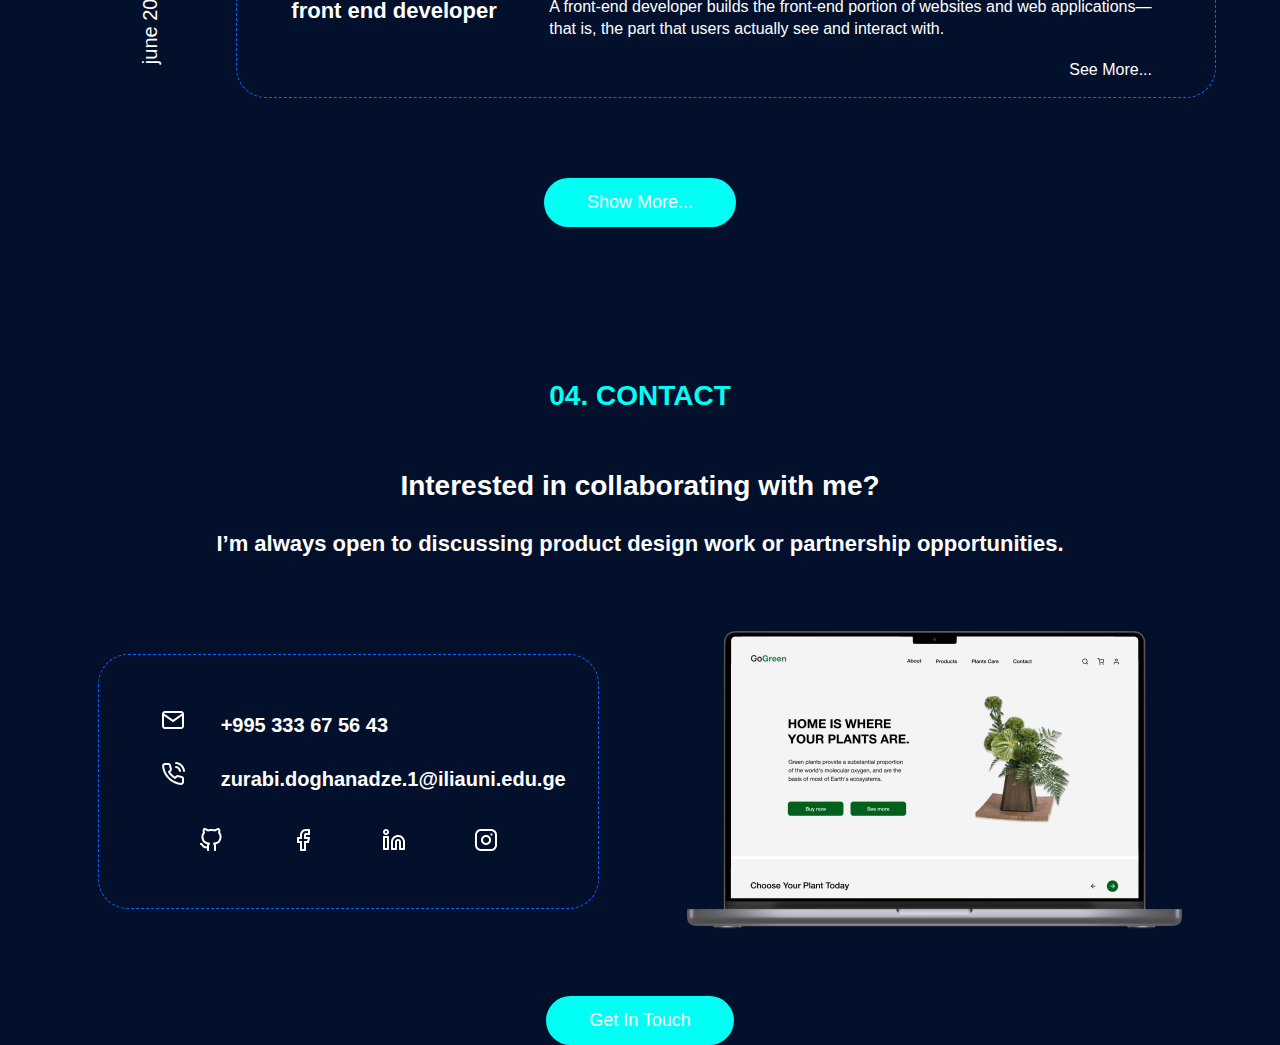
==== commit c254dbaf: "added a projects section" ====
--- a/index.html
+++ b/index.html
@@ -4,7 +4,7 @@
     <meta charset="UTF-8">
     <meta http-equiv="X-UA-Compatible" content="IE=edge">
     <meta name="viewport" content="width=device-width, initial-scale=1.0">
-    <title>home</title>
+    <title>Home</title>
     <link rel="stylesheet" href="assets/css/reset.css">
     <link rel="stylesheet" href="assets/css/style.css">
 </head>
@@ -44,7 +44,7 @@
     </header>
     <main>
         <section class="about-me-section" id="about-section">
-            <h1 class="title">about me</h1>
+            <h1 class="title">01. about me</h1>
             <div>
                 <div class="about-me-section-wrapper">
                     <div class="profile-img-conteiner">
@@ -55,7 +55,7 @@
                         <p>Nunito is a playful, friendly, and modern font that works well for landing page design, software design, and many other use cases.
                             Nunito is a playful, friendly, and modern font that works well for landing page design, software design, and many other use cases.
                         </p>
-                        <button class="button">Let’s work together</button>
+                        <button class="section-main-button">Let’s work together</button>
                         <div class="about-me-more-button-conteiner">
                             <button>
                                 <svg width="14" height="8" viewBox="0 0 14 8" fill="none" xmlns="http://www.w3.org/2000/svg">
@@ -92,61 +92,63 @@
                     <div class="work-img-conteiner">
                         <img class="projact-imgs" src="assets/img/work img/homework 13.png" alt="homework 5">
                         <div class="see-full-project-conteiner">
-                            <a href=" https://zura-doganadze.github.io/homework-13/">see full project</a>
+                            <a href="https://zura-doganadze.github.io/homework-13/" target="_blank">see full project</a>
                         </div>
                     </div>
                     <div class="work-img-conteiner">
                         <img class="projact-imgs" src="assets/img/work img/homework 11.png" alt="homework 5">
                         <div class="see-full-project-conteiner">
-                            <a href="https://zura-doganadze.github.io/homework-12/">see full project</a>
+                            <a href="https://zura-doganadze.github.io/homework-12/" target="_blank">see full project</a>
                         </div>
                     </div>
                     <div class="work-img-conteiner">
                         <img class="projact-imgs" src="assets/img/work img/homework 9.png" alt="homework 5">
                         <div class="see-full-project-conteiner">
-                            <a href="https://zura-doganadze.github.io/homeworl-9/">see full project</a>
+                            <a href="https://zura-doganadze.github.io/homeworl-9/" target="_blank">see full project</a>
                         </div>
                     </div>
                     <div class="work-img-conteiner">
                         <img class="projact-imgs" src="assets/img/work img/homework 8.png" alt="homework 5">
                         <div class="see-full-project-conteiner">
-                            <a href="zura-doganadze.github.io/homework-8/">see full project</a>
+                            <a href="zura-doganadze.github.io/homework-8/" target="_blank">see full project</a>
                         </div>
                     </div>
                     <div class="work-img-conteiner">
                         <img class="projact-imgs" src="assets/img/work img/homework 7.png" alt="homework 5">
                         <div class="see-full-project-conteiner">
-                            <a href="https://zura-doganadze.github.io/homework-7/">see full project</a>
+                            <a href="https://zura-doganadze.github.io/homework-7/" target="_blank">see full project</a>
                         </div>
                     </div>
                     <div class="work-img-conteiner">
                         <img class="projact-imgs" src="assets/img/work img/homework 6.png" alt="homework 5">
                         <div class="see-full-project-conteiner">
-                            <a href="https://zura-doganadze.github.io/HOMEWORK-6/">see full project</a>
+                            <a href="https://zura-doganadze.github.io/HOMEWORK-6/" target="_blank">see full project</a>
                         </div>
                     </div>
                     <div class="work-img-conteiner">
 
                         <img class="projact-imgs" src="assets/img/work img/homework 5.png" alt="homework 5">
                         <div class="see-full-project-conteiner">
-                            <a href="https://zura-doganadze.github.io/homework-5/">see full project</a>
+                            <a href="https://zura-doganadze.github.io/homework-5/" target="_blank">see full project</a>
                         </div>
                     </div>
                     <div class="work-img-conteiner">
                         <img class="projact-imgs" src="assets/img/work img/homework 4.png" alt="homework 5">
                         <div class="see-full-project-conteiner">
-                            <a href="https://zura-doganadze.github.io/homework-4/">see full project</a>
+                            <a href="https://zura-doganadze.github.io/homework-4/" target="_blank">see full project</a>
                         </div>
                     </div>
                     <div class="work-img-conteiner">
                         <img class="projact-imgs" src="assets/img/work img/homework 3.png" alt="homework 5">
                         <div class="see-full-project-conteiner">
-                            <a href="https://zura-doganadze.github.io/homework3/">see full project</a>
+                            <a href="https://zura-doganadze.github.io/homework3/" target="_blank">see full project</a>
                         </div>
                     </div>
                 </div>
                 <div class="section-button">
-                    <button class="button">show more...</button>
+                    <a href="assets/pages/projects.html">
+                        <button class="section-main-button">show more...</button>
+                    </a>
                 </div>
             </div>
         </section>
@@ -191,64 +193,64 @@
                         </div>
                     </div>
                     <div class="section-button">
-                        <button class="button">show more...</button>
-                    </div>
-                </div>
-            </div>
-        </section>
-        <section id="contact-section">
-            <h4 class="title">04. contact</h4>
-            <div>
-                <div class="contact-span-conteiner">
-                    <span>Interested in collaborating with me?</span>
-                    <span>I’m always open to discussing product design work or partnership opportunities.</span>
-                </div>
-            </div>
-            <div class="contact-section-wrapper">
-                <div class="contact-section-conteiner">
-                    <div class="contact-wrapper">
-                        <div>
-                            <a href="tel:+995 333 67 56 43">
-                                <img src="assets/img/contact-section-img/mail.png" alt="mail icon">
-                            </a>
-                            <a href="tel:+995 333 67 56 43">+995 333 67 56 43</a>
-                        </div>
-                        <div>
-                            <a href="mailto:zurabi.doghanadze.1@iliauni.edu.ge">
-                                <img src="assets/img/contact-section-img/phone-call.png" alt="phone img">
-                            </a>
-                            <a href="mailto:zurabi.doghanadze.1@iliauni.edu.ge">zurabi.doghanadze.1@iliauni.edu.ge</a>
-                        </div>
-                    </div>
-                    <div class="contact-icon-conteiner">
-                        <a href="https://github.com/zura-doganadze" target="_blank" rel="noo">
-                            <img src="assets/img/contact-section-img/github.png" alt="github icon">
-                        </a>
-                        <a href="https://www.facebook.com/zura.doganadze.7/" target="_blank">
-                            <img src="assets/img/contact-section-img/facebook.png" alt="facebook icon">
-                        </a>
-                        <a href="#">
-                            <img src="assets/img/contact-section-img/linkedin.png" alt="linkdin icon">
-                        </a>
-                        <a href="https://www.instagram.com" target="_blank">
-                            <img src="assets/img/contact-section-img/instagram.png" alt="instagram icon">
-                        </a>
-                    </div>
-                </div>
-                <div class="macbook-wrapper">
-                    <img class="macbook-img" src="assets/img/contact-section-img/MacBook Pro 16.png" alt="macbook-pro img">
-                </div>
-            </div>
-            <div class="section-button">
-                <button class="button">get in touch</button>
+                        <button class="section-main-button">show more...</button>
+                    </div>
+                </div>
             </div>
         </section>
         <a href="#" class="to-top">
             <svg class="fas fa-chevron" width="18" height="19" viewBox="0 0 11 7" fill="none" xmlns="http://www.w3.org/2000/svg">
                 <path d="M0.735321 1.11766L5.50003 5.88237L10.2647 1.11766" stroke="black" stroke-linecap="round" stroke-linejoin="round"/>
-                </svg>
+            </svg>
         </a>
     </main>
+    <footer id="contact-section">
+        <h4 class="title">04. contact</h4>
+        <div>
+            <div class="footer-span-conteiner">
+                <span>Interested in collaborating with me?</span>
+                <span>I’m always open to discussing product design work or partnership opportunities.</span>
+            </div>
+        </div>
+        <div class="footer-main-wrapper">
+            <div class="footer-main-conteiner">
+                <div class="footer-contact-wrapper">
+                    <div>
+                        <a href="tel:+995 333 67 56 43">
+                            <img src="assets/img/footer img/mail.png" alt="mail icon">
+                        </a>
+                        <a href="tel:+995 333 67 56 43">+995 333 67 56 43</a>
+                    </div>
+                    <div>
+                        <a href="mailto:zurabi.doghanadze.1@iliauni.edu.ge">
+                            <img src="assets/img/footer img/phone-call.png" alt="phone img">
+                        </a>
+                        <a href="mailto:zurabi.doghanadze.1@iliauni.edu.ge">zurabi.doghanadze.1@iliauni.edu.ge</a>
+                    </div>
+                </div>
+                <div class="contact-icon-conteiner">
+                    <a href="https://github.com/zura-doganadze" target="_blank" rel="noo">
+                        <img src="assets/img/footer img/github.png" alt="github icon">
+                    </a>
+                    <a href="https://www.facebook.com/zura.doganadze.7/" target="_blank">
+                        <img src="assets/img/footer img/facebook.png" alt="facebook icon">
+                    </a>
+                    <a href="#">
+                        <img src="assets/img/footer img/linkedin.png" alt="linkdin icon">
+                    </a>
+                    <a href="https://www.instagram.com" target="_blank">
+                        <img src="assets/img/footer img/instagram.png" alt="instagram icon">
+                    </a>
+                </div>
+            </div>
+            <div class="macbook-wrapper">
+                <img class="macbook-img" src="assets/img/footer img/MacBook Pro 16.png" alt="macbook-pro img">
+            </div>
+        </div>
+        <div class="section-button">
+            <button class="section-main-button">get in touch</button>
+        </div>
+    </footer>
     <script src="assets/js/app.js">
     </script>
 </body>
--- a/assets/css/style.css
+++ b/assets/css/style.css
@@ -36,7 +36,7 @@
     color: var(--header-text-color);
     text-align: center;
 }
-button {
+.section-main-button {
     font-family: 'Nunito-Regular400', sans-serif;
     font-size: 18px;
     line-height: 25px;
@@ -49,7 +49,7 @@
     text-transform: capitalize;
     border: none;
 }
-.button:hover {
+.section-main-button:hover {
     color: black;
     text-shadow: 2px 0px 20px #00fff5;
     transform: scale(1.1);
@@ -58,7 +58,24 @@
     display: flex;
     justify-content: center;
 }
-
+.all-projacts-pages-button {
+    font-family: 'Nunito-Regular400', sans-serif;
+    font-size: 18px;
+    line-height: 25px;
+    color: var(--button-text-color);
+    background: #00FFF5;
+    border-radius: 30px;
+    padding: 12px 63px;
+    cursor: pointer;
+    display: flex;
+    text-transform: capitalize;
+    border: none;
+}
+.all-projacts-pages-button:hover {
+    color: black;
+    text-shadow: 2px 0px 20px #00fff5;
+    transform: scale(1.1);
+}
 body {
     background: #03102C;
 }
@@ -293,8 +310,9 @@
 .work-section-img-wrapper {
     display: grid;
     grid-template-columns: repeat(3, 1fr);
+    grid-template-rows: repeat(4, 1 fr);
     row-gap: 50px;
-    column-gap: 60px;
+    column-gap: 70px;
     padding: 40px 0px 60px 0px;
 }
 .work-img-conteiner {
@@ -487,41 +505,41 @@
 
 
 /* contact-section */
-.contact-span-conteiner {
+.footer-span-conteiner {
     padding: 52px 0px 72px;
     text-align: center;
     color: var(--third-section-color);
     display: flex;
     flex-direction: column;
 }
-.contact-span-conteiner :first-child {
+.footer-span-conteiner :first-child {
     font-family: 'Nunito-ExtraBold800', sans-serif;
     font-weight: 700;
     font-size: 28px;
     line-height: 38px;
 }
-.contact-span-conteiner :nth-child(2) {
+.footer-span-conteiner :nth-child(2) {
     font-family: 'Nunito-ExtraBold800', sans-serif;
     font-weight: 700;
     font-size: 22px;
     line-height: 30px;
     padding-top: 24px;
 }
-.contact-section-wrapper {
+.footer-main-wrapper {
     display: flex;
     justify-content: space-around;
     align-items: center;
     margin-bottom: 64px;
 }
-.contact-section-conteiner {
+.footer-main-conteiner {
     border: 1px dashed #0066FF;
     border-radius: 30px;
     padding: 53px 32px;
 }
-.contact-wrapper *:nth-child(2) {
+.footer-contact-wrapper *:nth-child(2) {
     padding-top: 23px;
 }
-.contact-wrapper a {
+.footer-contact-wrapper a {
     font-weight: 600;
     font-size: 20px;
     line-height: 27px;
@@ -549,6 +567,70 @@
 
 
 
+/* all projects */
+.all-projacts-section{
+    margin-top: 160px;
+}
+.all-projects-wrapper {
+   margin: 70px 0px 200px 20px;
+}
+.projects-conteiner {
+    display: flex;
+    column-gap: 122px;
+    margin-bottom: 60px;
+}
+.projects-conteiner img {
+    max-width: 300px;
+    max-height: 300px;
+    border-radius: 30px;
+}
+.projects-conteiner h5 {
+    font-family: 'Nunito-ExtraBold800', sans-serif;
+    color: var(--section-text-color);
+    font-weight: 800;
+    font-size: 30px;
+    line-height: 41px
+}
+.projects-conteiner span {
+    display: inline-block;
+    font-family: 'Nunito-ExtraBold800', sans-serif;
+    color: var(--section-text-color);
+    font-weight: 800;
+    font-size: 20px;
+    line-height: 27px;
+    margin: 15px 0px 25px 0px;
+}
+.projects-conteiner p {
+    font-family: 'Nunito-ExtraBold800', sans-serif;
+    color: var(--section-text-color);
+    font-weight: 800;
+    font-size: 20px;
+    line-height: 27px;
+    text-transform: uppercase;
+}
+.project-details-conteiner {
+    display: flex;
+    flex-direction: column;
+    justify-content: space-between;
+}
+
+
+
+
+
+
+
+
+
+
+
+
+
+
+
+
+
+
 
 
 
@@ -556,6 +638,7 @@
 
 
 @media (max-width: 1040px) {
+
     button {
         border-radius: 25px;
         padding: 12px 33px;
@@ -579,19 +662,19 @@
       flex-direction: column;
       justify-content: flex-start; */
     }
-    .hamburger.active .line:nth-child(2) {
+    .hamburger.burger-active .line:nth-child(2) {
       opacity: 0;
     }
-    .hamburger.active .line:nth-child(1) {
+    .hamburger.burger-active .line:nth-child(1) {
       transform: translateY(8px) rotate(45deg);
     }
-    .hamburger.active .line:nth-child(3) {
+    .hamburger.burger-active .line:nth-child(3) {
       transform: translateY(-8px) rotate(-45deg);
     }
     .header-nav-li-conteiner {
       position: fixed;
       right: -100%;
-      top: 100px;
+      top: 120px;
       background-color:#FFFFFF;
       width: 200px;
       border-radius: 8px 0px 0px 8px;
@@ -603,7 +686,7 @@
       flex-direction: column;
       row-gap: 12px;
     }
-    .header-nav-li-conteiner.active {
+    .header-nav-li-conteiner.menu-active {
       right: 0;
     }
     
@@ -677,17 +760,17 @@
     }
     
     /* contact */
-    .contact-span-conteiner :first-child {
+    .footer-span-conteiner :first-child {
         font-size: 22px;
     }
-    .contact-span-conteiner :nth-child(2) {
+    .footer-span-conteiner :nth-child(2) {
         font-size: 18px;
     }
-    .contact-section-conteiner {
+    .footer-main-conteiner {
         border-radius: 20px;
         padding: 33px 22px;
     }
-    .contact-wrapper a {
+    .footer-contact-wrapper a {
         font-size: 16px;
         line-height: 20px;
         margin-left: 25px;
@@ -728,18 +811,26 @@
 
 
     /* work */
-
+    .work-section-img-wrapper {
+        display: grid;
+        justify-items: center;
+        grid-template-columns: repeat(2, 1fr);
+        row-gap: 50px;
+        column-gap: 70px;
+        padding: 40px 0px 60px 0px;
+    }
     .work-img-conteiner {
         border-radius: 10px;
         padding: 19px 16px;
         max-width: 150px;
         max-height: 170px;
     }
+    .work-img-conteiner {
+        max-width: 300px;
+        max-height: 260px;
+    }
     .projact-imgs { 
         border-radius: 8px;
-    }
-    .see-full-project-conteiner {
-        width: 84px;
     }
     .see-full-project-conteiner a {
         border-radius: 12px;
@@ -747,6 +838,8 @@
         line-height: 12px;
         padding: 10px 10px;
     }
+
+
 
 
 
@@ -801,7 +894,13 @@
         margin-left: 20px;
     }
     .macbook-wrapper {
-        max-width: 335px;
+        max-width: 395px;
+        margin-left: 0px;
+    }
+    .footer-main-wrapper {
+        display: flex;
+        flex-direction: column-reverse;
+        row-gap: 30px;
     }
 
 }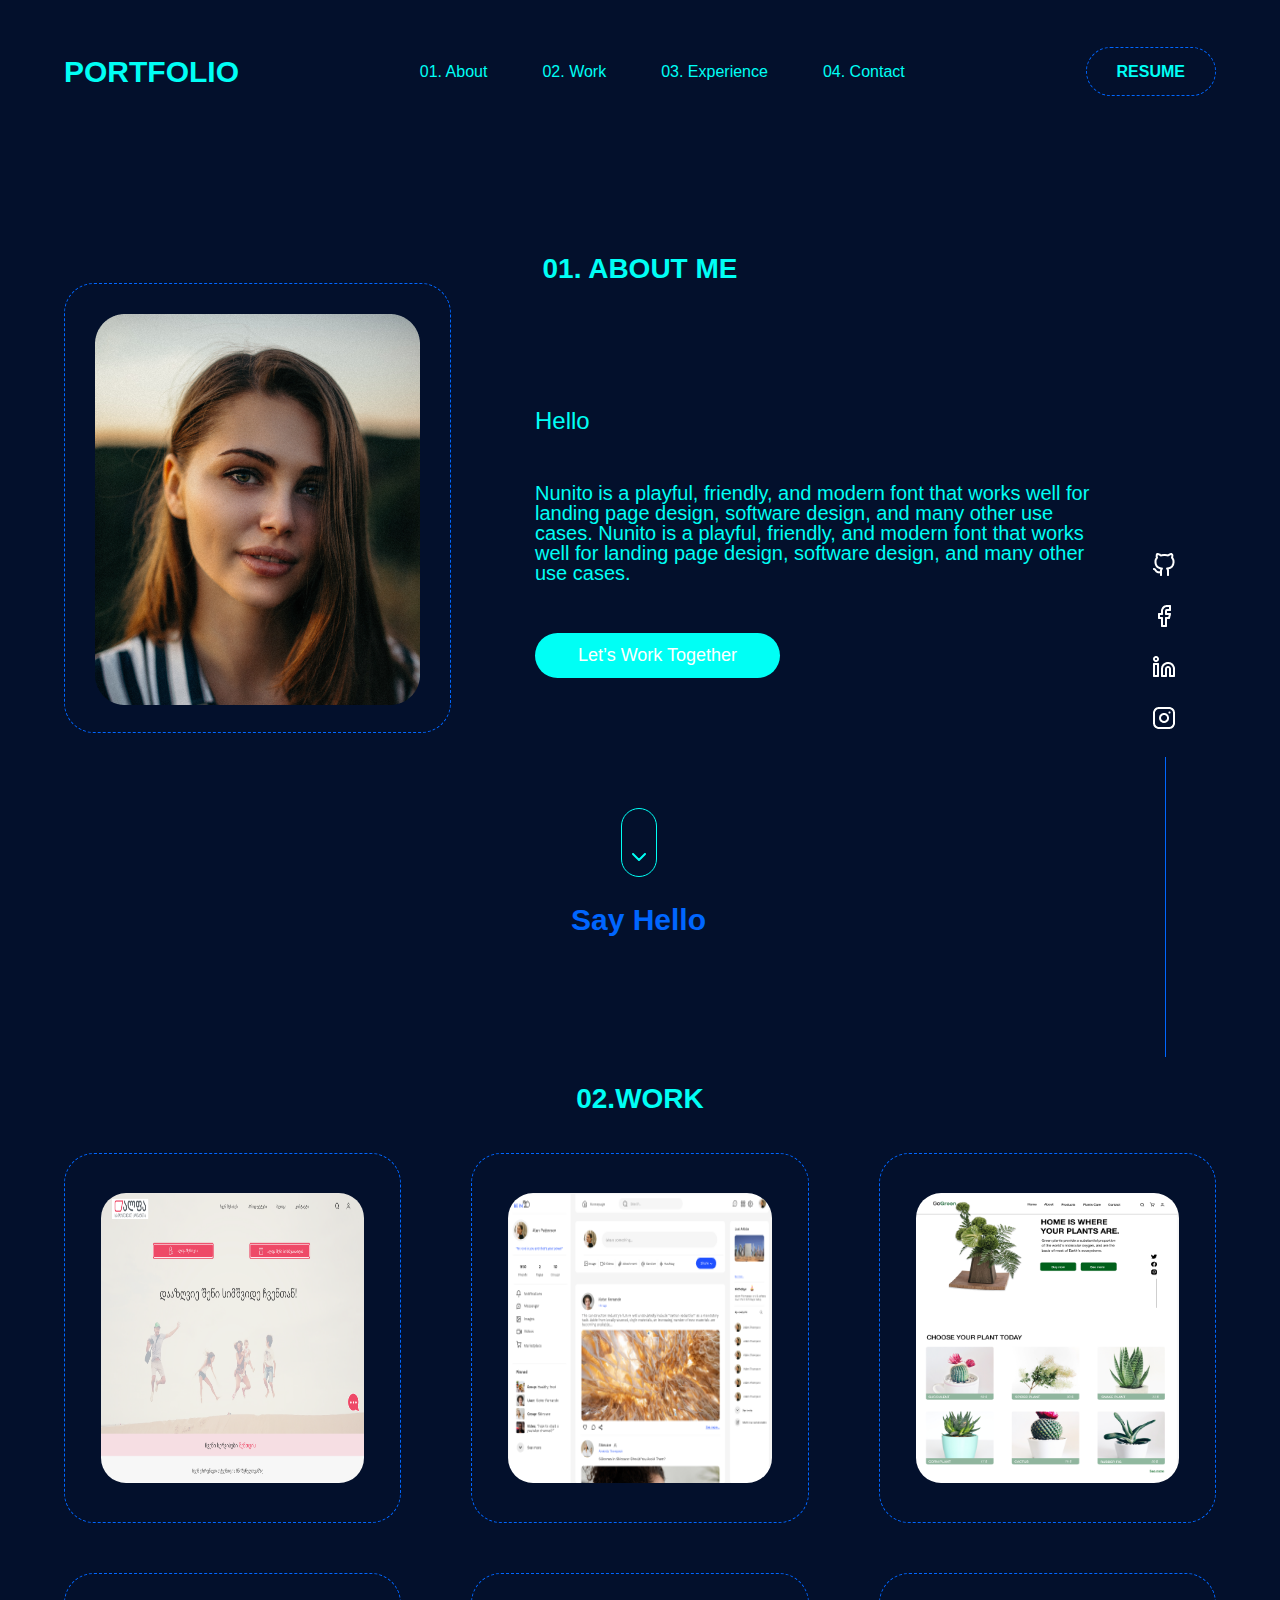
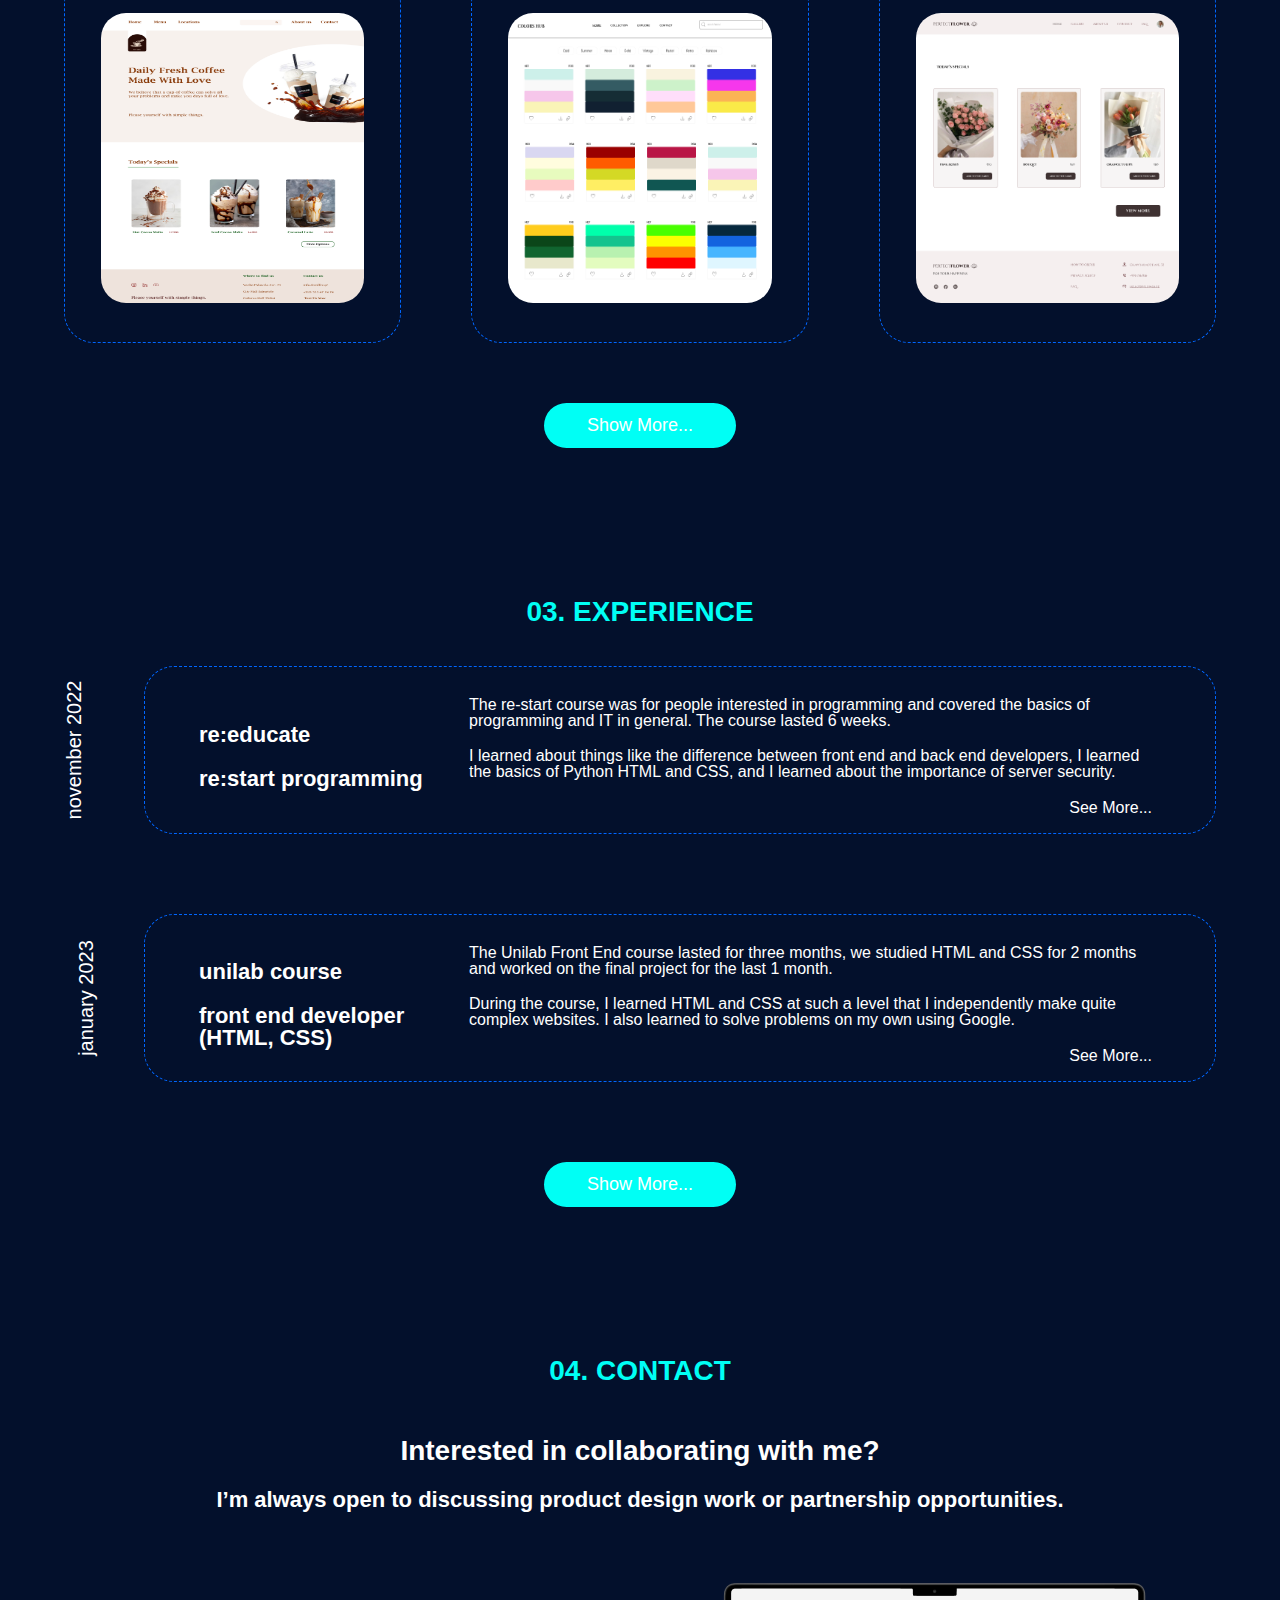
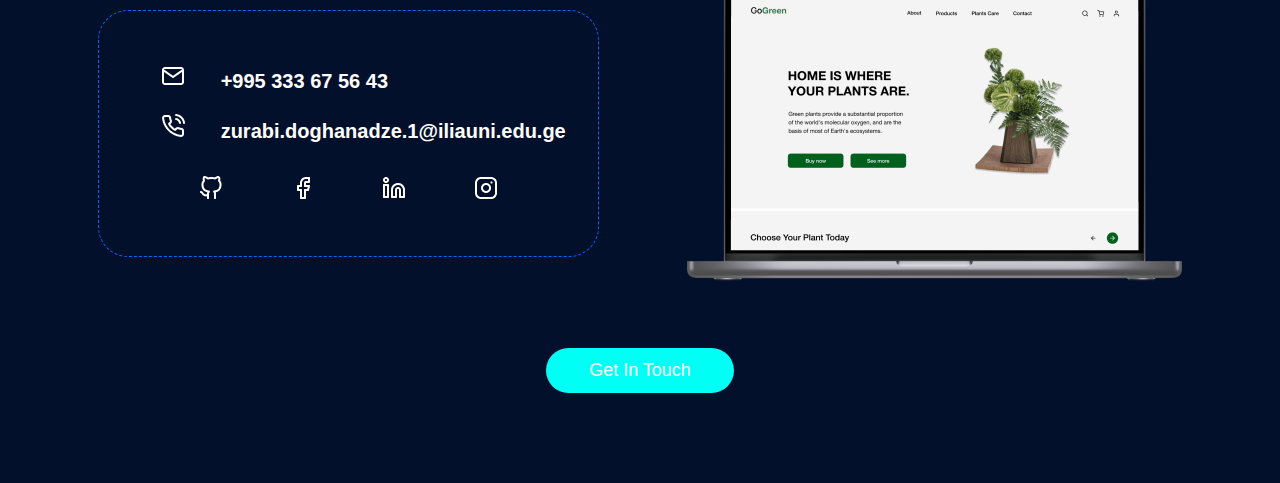
==== commit a7ea83d2: "I added SEO optimization" ====
--- a/index.html
+++ b/index.html
@@ -4,6 +4,22 @@
     <meta charset="UTF-8">
     <meta http-equiv="X-UA-Compatible" content="IE=edge">
     <meta name="viewport" content="width=device-width, initial-scale=1.0">
+    <meta name="keywords" content="Front-End დეველოპერი, Front-End დიზაინერი, სოfტვეარ დეველოპერი, HTML CSS დეველოპერი, 
+                                    საიტის შექმნა, ვებგვერდის შექმნა, ვებ დეველოპერი, Software Engineer, Front-End developer, Front-End engineer,  
+                                    HTML CSS programmer, Web developer, build a site, building a website, building a market site, building a business site">
+    <meta name="description" content="Front end developer portfolio">
+    <meta name="author" content="zura doganadze">
+    <meta http-equiv="refresh" content="60">
+    <meta property="og:url" content="zura-doganadze.github.io/portfolio/" />
+    <meta property="og:type" content="website" />
+    <meta property="og:title" content="portfolio" />
+    <meta property="og:description" content="I am a front end developer. This is my portfolio where you can see my work and experience in front end development." />
+    <meta property="og:image:" content="assets/img/about section img/Mask group.png"/>
+    <meta name="title" property="og:title" content="Zura's Portfolio Site">
+    <meta name="tipe" property="og:type" content="website">
+    <meta name="image" property="og:image" content="assets/img/about section img/Mask group.png">
+    <meta name="url" property="og:url" content="zura-doganadze.github.io/portfolio/">
+    <meta name="description" property="og:description" content="I am a front end developer. This is my portfolio where you can see my work and experience in front end development.">
     <title>Home</title>
     <link rel="stylesheet" href="assets/css/reset.css">
     <link rel="stylesheet" href="assets/css/style.css">
@@ -110,7 +126,7 @@
                     <div class="work-img-conteiner">
                         <img class="projact-imgs" src="assets/img/work img/homework 8.png" alt="homework 5">
                         <div class="see-full-project-conteiner">
-                            <a href="zura-doganadze.github.io/homework-8/" target="_blank">see full project</a>
+                            <a href="https://zura-doganadze.github.io/homework-8/" target="_blank">see full project</a>
                         </div>
                     </div>
                     <div class="work-img-conteiner">
@@ -125,27 +141,8 @@
                             <a href="https://zura-doganadze.github.io/HOMEWORK-6/" target="_blank">see full project</a>
                         </div>
                     </div>
-                    <div class="work-img-conteiner">
-
-                        <img class="projact-imgs" src="assets/img/work img/homework 5.png" alt="homework 5">
-                        <div class="see-full-project-conteiner">
-                            <a href="https://zura-doganadze.github.io/homework-5/" target="_blank">see full project</a>
-                        </div>
-                    </div>
-                    <div class="work-img-conteiner">
-                        <img class="projact-imgs" src="assets/img/work img/homework 4.png" alt="homework 5">
-                        <div class="see-full-project-conteiner">
-                            <a href="https://zura-doganadze.github.io/homework-4/" target="_blank">see full project</a>
-                        </div>
-                    </div>
-                    <div class="work-img-conteiner">
-                        <img class="projact-imgs" src="assets/img/work img/homework 3.png" alt="homework 5">
-                        <div class="see-full-project-conteiner">
-                            <a href="https://zura-doganadze.github.io/homework3/" target="_blank">see full project</a>
-                        </div>
-                    </div>
-                </div>
-                <div class="section-button">
+                </div>
+                <div class="section-button-wrapper">
                     <a href="assets/pages/projects.html">
                         <button class="section-main-button">show more...</button>
                     </a>
@@ -158,17 +155,17 @@
                 <div class="experience-conteiner">
                     <div class="experience-wrapper">
                         <div class="study-time-conteiner">
-                            <span>june 2022 - present</span>
+                            <span>november  2022</span>
                         </div>
                         <div class="study-details-conteiner">
                             <div class="study-title-conteiner">
-                                <h6>unilab intership</h6>
-                                <h6>front end developer</h6>
+                                <h6>re:educate</h6>
+                                <h6>re:start programming</h6>
                             </div>
                             <div class="study-text-conteiner">
                                 <ul>
-                                    <p>A front-end developer builds the front-end portion of websites and web applications—that is, the part that users actually see and interact with. A front-end developer creates websites and applications using web languages such as HTML, CSS, and JavaScript that allow users to access and interact with.</p>
-                                    <p>A front-end developer builds the front-end portion of websites and web applications—that is, the part that users actually see and interact with. </p>
+                                    <p>the re-start course was for people interested in programming and covered the basics of programming and IT in general. The course lasted 6 weeks.</p>
+                                    <p>i learned about things like the difference between front end and back end developers, I learned the basics of Python HTML and CSS, and I learned about the importance of server security.</p>
                                 </ul>
                                 <button>see more...</button>
                             </div>
@@ -176,23 +173,23 @@
                     </div>
                     <div class="experience-wrapper">
                         <div class="study-time-conteiner">
-                            <span>june 2022 - present</span>
+                            <span>january 2023</span>
                         </div>
                         <div class="study-details-conteiner">
                             <div class="study-title-conteiner">
-                                <h6>unilab intership</h6>
-                                <h6>front end developer</h6>
+                                <h6>unilab course</h6>
+                                <h6>front end developer (HTML, CSS)</h6>
                             </div>
                             <div class="study-text-conteiner">
                                 <ul>
-                                    <p>A front-end developer builds the front-end portion of websites and web applications—that is, the part that users actually see and interact with. A front-end developer creates websites and applications using web languages such as HTML, CSS, and JavaScript that allow users to access and interact with.</p>
-                                    <p>A front-end developer builds the front-end portion of websites and web applications—that is, the part that users actually see and interact with. </p>
+                                    <p>the Unilab Front End course lasted for three months, we studied HTML and CSS for 2 months and worked on the final project for the last 1 month.</p>
+                                    <p>during the course, I learned HTML and CSS at such a level that I independently make quite complex websites. I also learned to solve problems on my own using Google.</p>
                                 </ul>
                                 <button>see more...</button>
                             </div>
                         </div>
                     </div>
-                    <div class="section-button">
+                    <div class="section-button-wrapper">
                         <button class="section-main-button">show more...</button>
                     </div>
                 </div>
@@ -247,7 +244,7 @@
                 <img class="macbook-img" src="assets/img/footer img/MacBook Pro 16.png" alt="macbook-pro img">
             </div>
         </div>
-        <div class="section-button">
+        <div class="section-button-wrapper">
             <button class="section-main-button">get in touch</button>
         </div>
     </footer>
--- a/assets/css/style.css
+++ b/assets/css/style.css
@@ -10,8 +10,6 @@
     font-family: 'Nunito-ExtraBold800', sans-serif;
     src: url(../fonts/Nunito-ExtraBold800.ttf);
 }
-
- 
 :root {
     --header-text-color: #00FFF5;
     --section-text-color:#00FFF5;
@@ -31,7 +29,6 @@
     font-family: 'Nunito-ExtraBold800', sans-serif;
     font-weight: 800;
     font-size: 28px;
-    line-height: 38px;
     text-transform: uppercase;
     color: var(--header-text-color);
     text-align: center;
@@ -39,7 +36,6 @@
 .section-main-button {
     font-family: 'Nunito-Regular400', sans-serif;
     font-size: 18px;
-    line-height: 25px;
     color: var(--button-text-color);
     background: #00FFF5;
     border-radius: 30px;
@@ -54,14 +50,13 @@
     text-shadow: 2px 0px 20px #00fff5;
     transform: scale(1.1);
 }
-.section-button {
+.section-button-wrapper {
     display: flex;
     justify-content: center;
 }
 .all-projacts-pages-button {
     font-family: 'Nunito-Regular400', sans-serif;
     font-size: 18px;
-    line-height: 25px;
     color: var(--button-text-color);
     background: #00FFF5;
     border-radius: 30px;
@@ -79,16 +74,6 @@
 body {
     background: #03102C;
 }
-
-
-
-
-
-
-
-
-
-
 .header-wrapper {
     display: flex;
     justify-content: space-between;
@@ -104,7 +89,6 @@
     color: var(--header-text-color);
     font-weight: 500;
     font-size: 16px;
-    line-height: 22px;  
     text-transform: capitalize;
     cursor: pointer;
 }
@@ -117,7 +101,6 @@
     color: var(--header-text-color);
     font-weight: 800;
     font-size: 30px;
-    line-height: 41px;
     text-transform: uppercase;
     cursor: pointer;
 }
@@ -130,7 +113,6 @@
     color: var(--header-text-color);
     font-weight: 700;
     font-size: 16px;
-    line-height: 22px;
     text-transform: uppercase;
     cursor: pointer;
     border: 1px dashed #0066FF;
@@ -155,16 +137,6 @@
     transition: all 0.3s ease-in-out;
     background-color: var(--header-text-color);
 }
-
-
-
-
-
-
-
-
-
-
 /* section about me */
 .about-me-section {
     margin: 168px 0 150px 0;
@@ -195,7 +167,6 @@
     color: var(--section-text-color);
     font-weight: 500;
     font-size: 24px;
-    line-height: 33px;
     text-transform: capitalize;
 }
 .about-me-text-conteiner p {
@@ -203,7 +174,6 @@
     color: var(--section-text-color);
     font-weight: 400;
     font-size: 20px;
-    line-height: 27px;
     padding: 50px 0px;
     text-transform: initial;
 }
@@ -215,13 +185,11 @@
     row-gap: 24px;
     position: absolute;
 }
-
 .icon-contener div {
     border-right: 1px solid #0066FF;
     height: 300px;
     margin-right: 10px;
 }
-
 .about-me-more-button-conteiner {
     padding-top: 130px;
     display: flex;
@@ -241,7 +209,6 @@
 .about-me-more-button-conteiner button:hover {
     border: 1px solid #0066FF;
 }
-
 .about-me-more-button-conteiner div {
     padding-top: 28px;
 }
@@ -249,13 +216,8 @@
     font-family: 'Nunito-Medium500', sans-serif;
     font-weight: 600;
     font-size: 30px;
-    line-height: 41px;
     color: #0066FF;
 }
-
-
-
-
 /* scroll */
 html {
     scroll-behavior: smooth;
@@ -286,31 +248,13 @@
 .to-top svg {
     rotate: 180deg;
 }
-
-
-
-
-
-
-
-
-
-
-
-
-
-
-
-
 /*work section */
-
 .work-section-wrapper {
     padding-bottom: 150px;
 }
 .work-section-img-wrapper {
     display: grid;
     grid-template-columns: repeat(3, 1fr);
-    grid-template-rows: repeat(4, 1 fr);
     row-gap: 50px;
     column-gap: 70px;
     padding: 40px 0px 60px 0px;
@@ -347,15 +291,13 @@
     background: #0066FF;
     border-radius: 30px;
     font-size: 14px;
-    line-height: 25px;
     color: #FFFFFF;
     padding: 12px 13px;
     font-family: 'Nunito-Regular400', sans-serif;
     font-weight: 600;
         cursor: pointer;
     text-transform: capitalize;
-}
-    
+}   
 .work-img-conteiner:hover .see-full-project-conteiner {
     opacity: 1;
 }
@@ -366,51 +308,24 @@
     top: 50%;
     transform: translate(-50%, -50%);
     opacity: 0;
-    transition: opacity 0.2s ease;
-
-    
+    transition: opacity 0.2s ease;   
 }
 .work-img-conteiner:hover .work-button-conteiner {
     opacity: 1;
 }
-
 .work-section-img-wrapper div button {
     background: #0066FF;
     border-radius: 30px;
     font-size: 18px;
-    line-height: 25px;
     color: #FFFFFF;
     padding: 12px 18px;
     font-family: 'Nunito-Regular400', sans-serif;
     cursor: pointer;
     text-transform: capitalize;
 }
-
 .wrok-section-button-conteiner {
     text-align: center;
 }
-
-
-
-
-
-
-
-
-
-
-
-
-
-
-
-
-
-
-
-
-
-
 /* experience section */
 .experience-conteiner {
     padding: 40px 0px 150px 0px;
@@ -419,8 +334,12 @@
     display: flex;
     align-items: center;
     margin-bottom: 80px;
+    position: relative;
+    margin-left: 80px;
 }
 .study-time-conteiner {
+    position: absolute;
+    right: 100%;
     color: var(--third-section-color);
     transform: rotate(-90deg);
     font-size: 20px;
@@ -434,31 +353,29 @@
     border-radius: 30px;
     padding: 30px 63px 16px 54px;
 }
-
 .study-title-conteiner {
-    max-width: 720px;
+    max-width: 270px;
     width: 100%;
     display: inline-block;
     font-weight: 700;
     font-size: 22px;
-    line-height: 30px;
     color: var(--third-section-color);
     font-family: 'Nunito-ExtraBold800', sans-serif;
     padding-right: 20px;
 }
-
 .study-title-conteiner *:nth-child(2) {
     display: inline-block;
     margin-top: 22px;
 }
-
 .study-text-conteiner p {
     font-family: 'Nunito-Regular400', sans-serif;
     border: 1px dashed blue;
     color: var(--third-section-color);
     font-size: 16px;
-    line-height: 22px;
     border: none;
+}
+.study-text-conteiner p::first-letter {
+    text-transform: capitalize;
 }
 .study-text-conteiner ul :first-child {
     padding-bottom: 19px;
@@ -470,7 +387,6 @@
 }
 .study-text-conteiner button {
     font-size: 16px;
-    line-height: 22px;
     color: var(--third-section-color);
     font-family: 'Nunito-Regular400', sans-serif;
     border: none;
@@ -483,28 +399,10 @@
     text-shadow: 2px 0px 20px #00fff5;
     transform: scale(1.1);
 }
-
-
-
-
-
-
-
-
-
-
-
-
-
-
-
-
-
-
-
-
-
 /* contact-section */
+footer {
+    margin-bottom: 90px;
+}
 .footer-span-conteiner {
     padding: 52px 0px 72px;
     text-align: center;
@@ -516,13 +414,11 @@
     font-family: 'Nunito-ExtraBold800', sans-serif;
     font-weight: 700;
     font-size: 28px;
-    line-height: 38px;
 }
 .footer-span-conteiner :nth-child(2) {
     font-family: 'Nunito-ExtraBold800', sans-serif;
     font-weight: 700;
     font-size: 22px;
-    line-height: 30px;
     padding-top: 24px;
 }
 .footer-main-wrapper {
@@ -542,7 +438,6 @@
 .footer-contact-wrapper a {
     font-weight: 600;
     font-size: 20px;
-    line-height: 27px;
     color: var(--third-section-color);
     font-family: 'Nunito-Medium500', sans-serif;
     margin-left: 30px;
@@ -561,12 +456,6 @@
     width: 100%;
     margin-left: 20px;
 }
-
-
-
-
-
-
 /* all projects */
 .all-projacts-section{
     margin-top: 160px;
@@ -581,7 +470,9 @@
 }
 .projects-conteiner img {
     max-width: 300px;
+    width: 100%;
     max-height: 300px;
+    height: 100%;
     border-radius: 30px;
 }
 .projects-conteiner h5 {
@@ -589,7 +480,7 @@
     color: var(--section-text-color);
     font-weight: 800;
     font-size: 30px;
-    line-height: 41px
+    text-transform: uppercase;
 }
 .projects-conteiner span {
     display: inline-block;
@@ -597,7 +488,6 @@
     color: var(--section-text-color);
     font-weight: 800;
     font-size: 20px;
-    line-height: 27px;
     margin: 15px 0px 25px 0px;
 }
 .projects-conteiner p {
@@ -605,45 +495,25 @@
     color: var(--section-text-color);
     font-weight: 800;
     font-size: 20px;
-    line-height: 27px;
-    text-transform: uppercase;
 }
 .project-details-conteiner {
     display: flex;
     flex-direction: column;
     justify-content: space-between;
-}
-
-
-
-
-
-
-
-
-
-
-
-
-
-
-
-
-
-
-
-
-
-
-
-
+    padding-right: 20px;
+}
+.project-details-conteiner p::first-letter{
+    text-transform: capitalize;
+}
+.project-details-conteiner:last-child a {
+    display: inline-block;
+}
 @media (max-width: 1040px) {
 
-    button {
-        border-radius: 25px;
-        padding: 12px 33px;
-        font-size: 16px;
-        line-height: 19px;
+    .section-main-button {
+        border-radius: 20px;
+        padding: 12px 25px;
+        font-size: 14px;
     }
     .title {
         font-size: 22px;
@@ -655,12 +525,6 @@
     }
     .hamburger {
       display: inline-block;
-      /* position: absolute; */
-      /* margin-left: 50%;
-      margin-top: -17px;
-      display: flex;
-      flex-direction: column;
-      justify-content: flex-start; */
     }
     .hamburger.burger-active .line:nth-child(2) {
       opacity: 0;
@@ -689,7 +553,6 @@
     .header-nav-li-conteiner.menu-active {
       right: 0;
     }
-    
     /* about me */
     .profile-img-conteiner {
         max-width: 390px;   
@@ -717,11 +580,6 @@
     .icon-contener div {
         display: none;
     }
-
-
-
-
-
     /* work */
     .see-full-project-conteiner a {
         font-size: 12px;
@@ -742,23 +600,19 @@
         font-weight: 400;
     }
     /* experience */
-
     .study-details-conteiner {
         padding: 40px 33px 16px 34px;
     }
     .study-title-conteiner {
         font-weight: 700;
         font-size: 18px;
-        line-height: 30px;
     }
     .study-text-conteiner p {
         font-size: 14px;
-        line-height: 22px;
     }
     .study-time-conteiner {
         font-size: 18px;
     }
-    
     /* contact */
     .footer-span-conteiner :first-child {
         font-size: 22px;
@@ -772,23 +626,39 @@
     }
     .footer-contact-wrapper a {
         font-size: 16px;
-        line-height: 20px;
         margin-left: 25px;
     }
     .macbook-wrapper {
         max-width: 395px;
     }
-
-}
-
-
+    /* all project */
+    .project-details-conteiner {
+        margin: 20px 0;
+    }
+    .projects-conteiner h5 {
+        font-weight: 700;
+        font-size: 18px;
+    }
+    .projects-conteiner span {
+        font-weight: 700;
+        font-size: 18px;
+    }
+    .projects-conteiner p {
+        font-weight: 700;
+        font-size: 16px;
+    }
+    .all-projacts-pages-button {
+        font-size: 15px;
+        border-radius: 25px;
+        padding: 12px 40px;
+    }
+}
 @media (max-width: 800px) {
 
-    button {
+    .section-main-button {
         border-radius: 20px;
         padding: 10px 23px;
         font-size: 14px;
-        line-height: 16px;
     }
     .title {
         font-size: 20px;
@@ -799,24 +669,27 @@
     }
     .resume-conteiner a {
         font-size: 14px;
-
-    }
-    
-
-
-
-
-
-
-
-
+    }
+    /* about me */
+    .profile-img-conteiner {
+        max-width: 300px;   
+    }
+    .profile-img-conteiner img {
+        max-width: 300px;  
+    }
+    .about-me-text-conteiner {
+        padding: 80px 54px 0px 44px;
+    }
+    .about-me-text-conteiner p {
+        padding: 30px 0;
+    }
     /* work */
     .work-section-img-wrapper {
         display: grid;
         justify-items: center;
         grid-template-columns: repeat(2, 1fr);
-        row-gap: 50px;
-        column-gap: 70px;
+        row-gap: 30px;
+        column-gap: 50px;
         padding: 40px 0px 60px 0px;
     }
     .work-img-conteiner {
@@ -827,6 +700,7 @@
     }
     .work-img-conteiner {
         max-width: 300px;
+        width: 100%;
         max-height: 260px;
     }
     .projact-imgs { 
@@ -835,15 +709,8 @@
     .see-full-project-conteiner a {
         border-radius: 12px;
         font-size: 9px;
-        line-height: 12px;
         padding: 10px 10px;
     }
-
-
-
-
-
-
     /* experience */
     .study-details-conteiner {
         padding: 40px 33px 16px 34px;
@@ -851,18 +718,15 @@
     .study-title-conteiner {
         font-weight: 700;
         font-size: 12px;
-        line-height: 14px;
     }
     .study-text-conteiner p {
         font-size: 10px;
-        line-height: 12px;
     }
     .study-time-conteiner {
         font-size: 12px;
     }
     .study-text-conteiner button {
         font-size: 10px;
-        line-height: 12px;
         padding-top: 10px;
     }
     .to-top {
@@ -872,11 +736,6 @@
         border-radius: 50%;
         font-size: 32px;
     }
-
-
-
-
-    
     /* contact */
     .contact-span-conteiner :first-child {
         font-size: 18px;
@@ -890,7 +749,6 @@
     }
     .contact-wrapper a {
         font-size: 12px;
-        line-height: 20px;
         margin-left: 20px;
     }
     .macbook-wrapper {
@@ -902,5 +760,158 @@
         flex-direction: column-reverse;
         row-gap: 30px;
     }
+    /* all project */
+    .projects-conteiner img {
+        max-width: 240px;
+        width: 100%;
+        max-height: 240px;
+        height: 100%;
+        border-radius: 20px;
+    }
+    .projects-conteiner {
+        column-gap: 50px;
+    }
+    .project-details-conteiner {
+        margin: 10px 0px;
+        padding-right: 0px;
+    }
+    .projects-conteiner h5 {
+        font-weight: 600;
+        font-size: 16px;
+    }
+    .projects-conteiner span {
+        font-weight: 600;
+        font-size: 16px;
+    }
+    .projects-conteiner p {
+        font-weight: 600;
+        font-size: 14px;
+    }
+    .all-projacts-pages-button {
+        font-size: 13px;
+        border-radius: 25px;
+        padding: 12px 30px;
+    }
 
+}
+@media (max-width: 550px) {
+
+    .section-main-button {
+        border-radius: 20px;
+        padding: 10px 23px;
+        font-size: 12px;
+    }
+    .title {
+        font-size: 18px;
+    }
+    /* header */
+    .header-portfolio-conteiner ul a {
+        font-size: 20px;
+    }
+    .header-nav-li-conteiner ul li a {
+        font-size: 14px;
+    }
+    .header-nav-li-conteiner {
+        padding: 40px 0px 30px 0px;
+        width: 180px;
+    }
+    .about-me-text-conteiner span {
+        font-size: 18px;
+    }
+    .about-me-text-conteiner p {
+        font-size: 14px;
+    }
+
+    /* about me */
+    .about-me-section {
+        margin: 68px 0 70px 0;
+    }
+    .profile-img-conteiner {
+        max-width: 220px;   
+    }
+    .profile-img-conteiner img {
+        max-width: 220px;  
+    }
+    .about-me-text-conteiner {
+        padding: 40px 30px 0px 30px;
+    }
+    .about-me-text-conteiner p {
+        padding: 30px 0;
+    }
+    /* work */
+    .work-section-img-wrapper {
+        grid-template-columns: repeat(1, 1fr);
+    }
+    .work-img-conteiner {
+        border-radius: 10px;
+        padding: 19px 16px;
+        max-width: 300px;
+        width: 100%;
+        max-height: 260px;
+    }
+    .work-img-conteiner:hover .projact-imgs {
+        transform: scale(1.03);  
+        filter: blur(1px);
+    }
+    .work-section-wrapper {
+        padding-bottom: 100px;
+    }
+    /* experience */
+    .experience-conteiner {
+        padding-bottom: 100px;
+    }
+    .experience-wrapper {
+        margin: 0px 0px 50px 50px;
+    }
+    .study-details-conteiner {
+        padding: 30px 23px 20px 24px;
+    }
+    .study-title-conteiner {
+        font-size: 11px;
+    }
+    .study-text-conteiner p {
+        font-size: 9px;
+    }
+    .study-time-conteiner {
+        font-size: 11px;
+    }
+    /* contact */
+    .footer-span-conteiner :first-child {
+        font-size: 18px;
+    }
+    .footer-span-conteiner :nth-child(2) {
+        font-size: 14px;
+    }
+    .footer-main-conteiner {
+        padding: 23px 12px 20px 0px;
+    }
+    .footer-contact-wrapper *:nth-child(2) {
+        font-size: 13px;
+    }
+    
+    /* all project */
+    .projects-conteiner img {
+        max-width: 300px;
+        width: 100%;
+        max-height: 300px;
+        height: 100%;
+        border-radius: 20px;
+    }
+    .projects-conteiner {
+        display: flex;
+        flex-direction: column;
+        margin-right: 20px;
+    }
+    .project-details-conteiner {
+        margin: 30px 0px;
+        max-width: 300px;
+    }
+    .projects-conteiner p {
+        margin-bottom: 30px;
+    }
+    .all-projacts-pages-button {
+        font-size: 13px;
+        border-radius: 25px;
+        padding: 12px 30px;
+    }
 }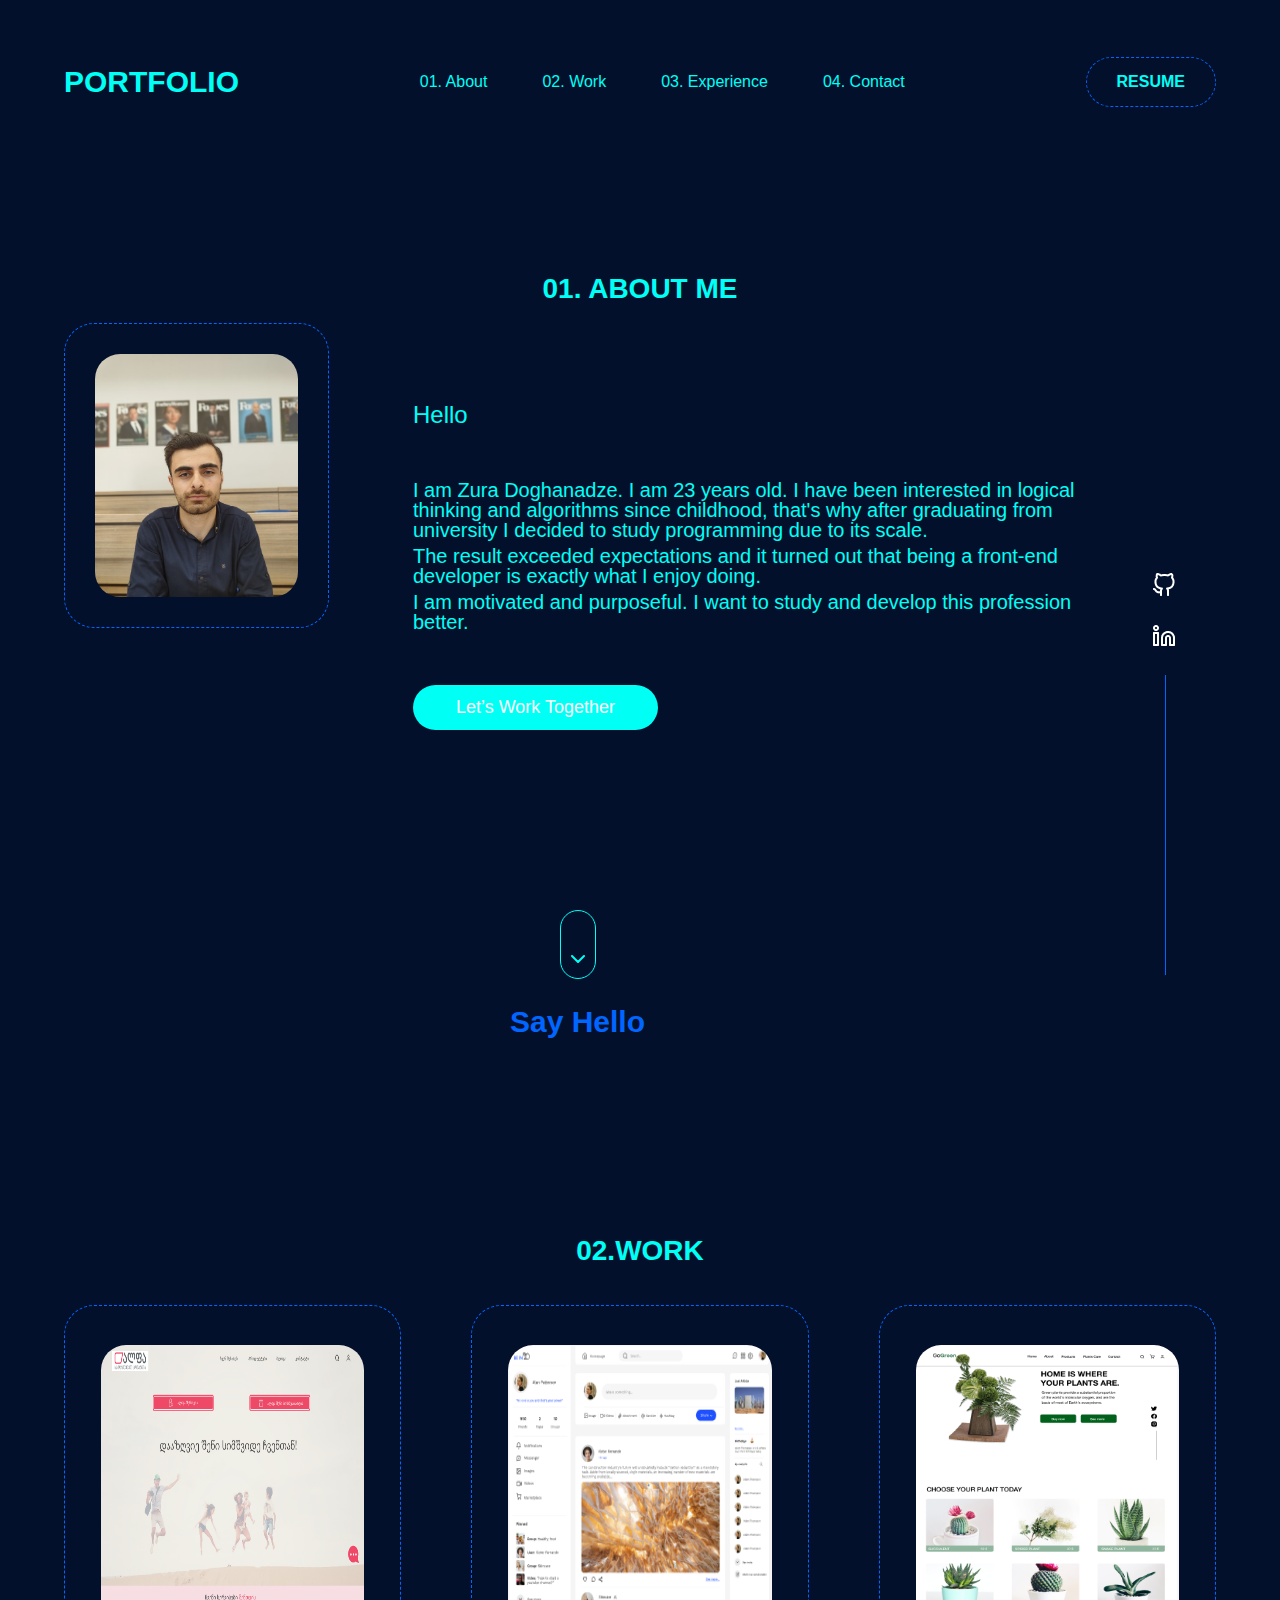
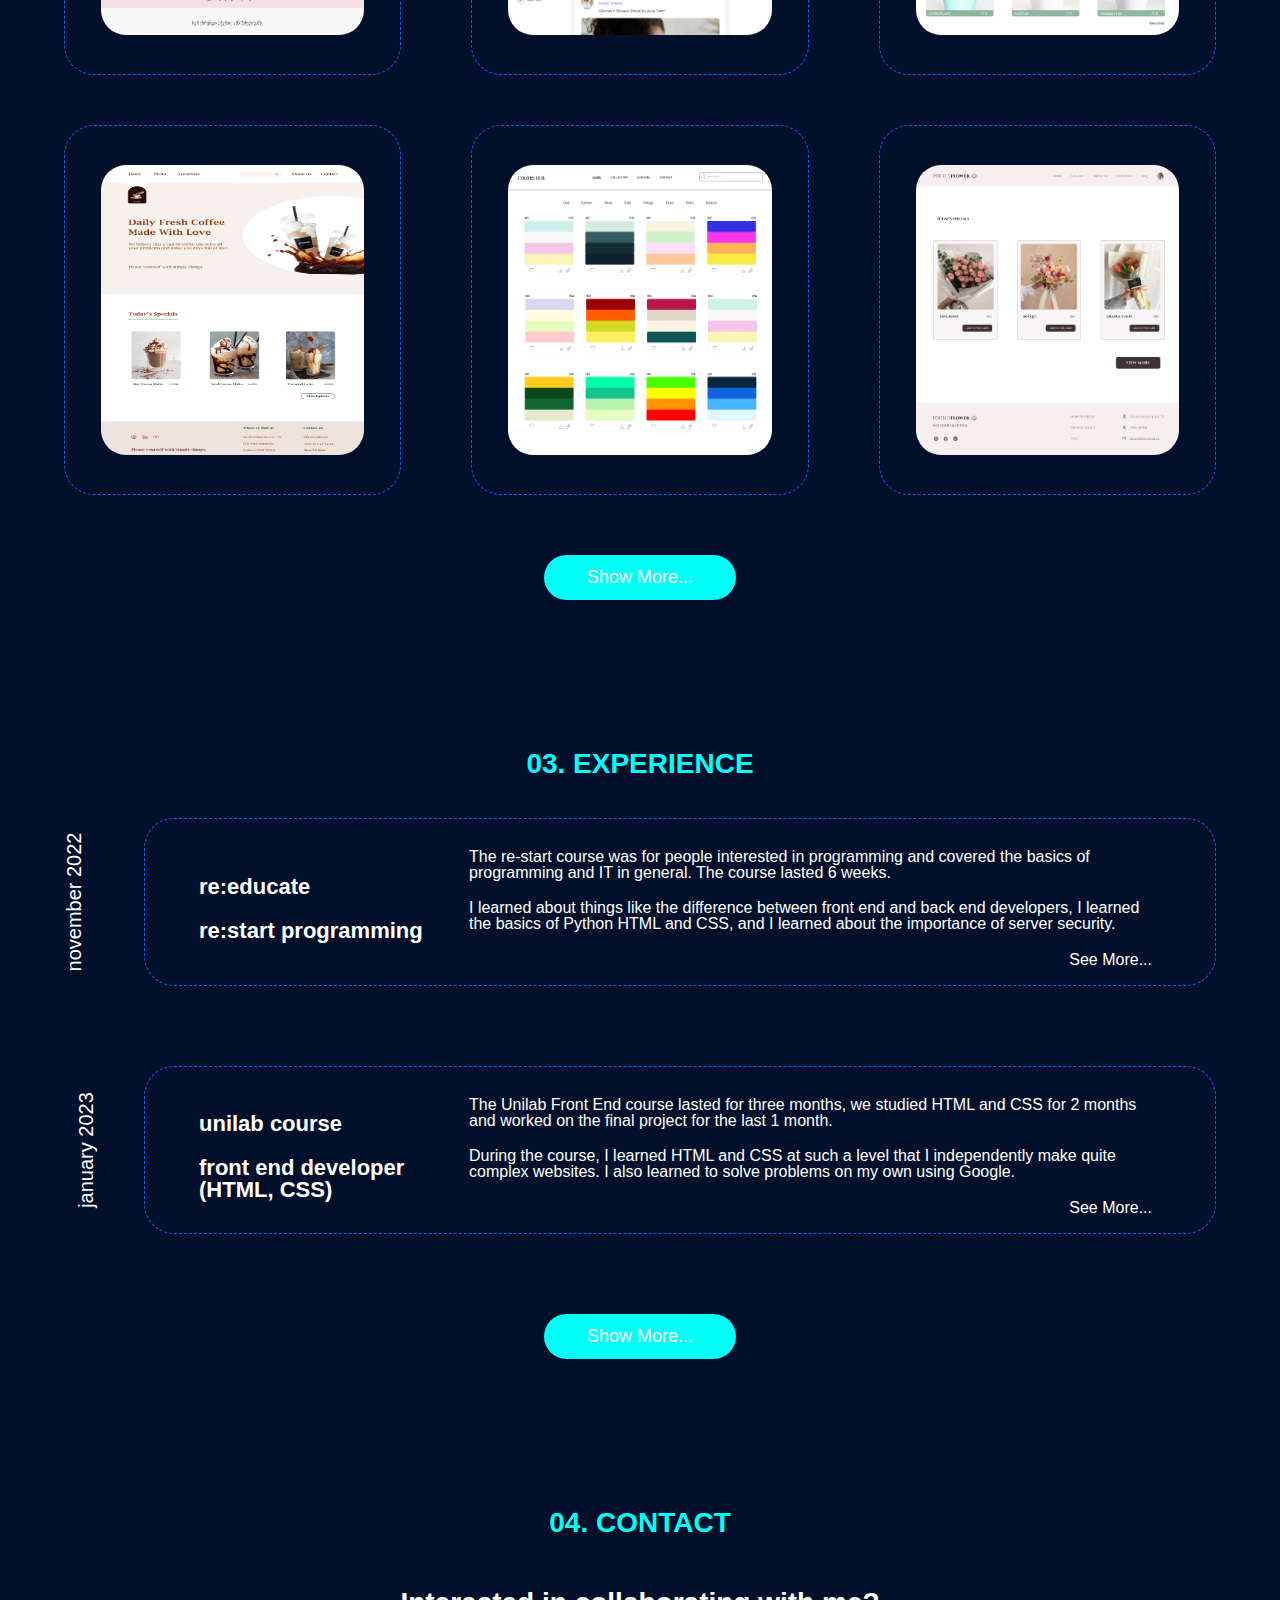
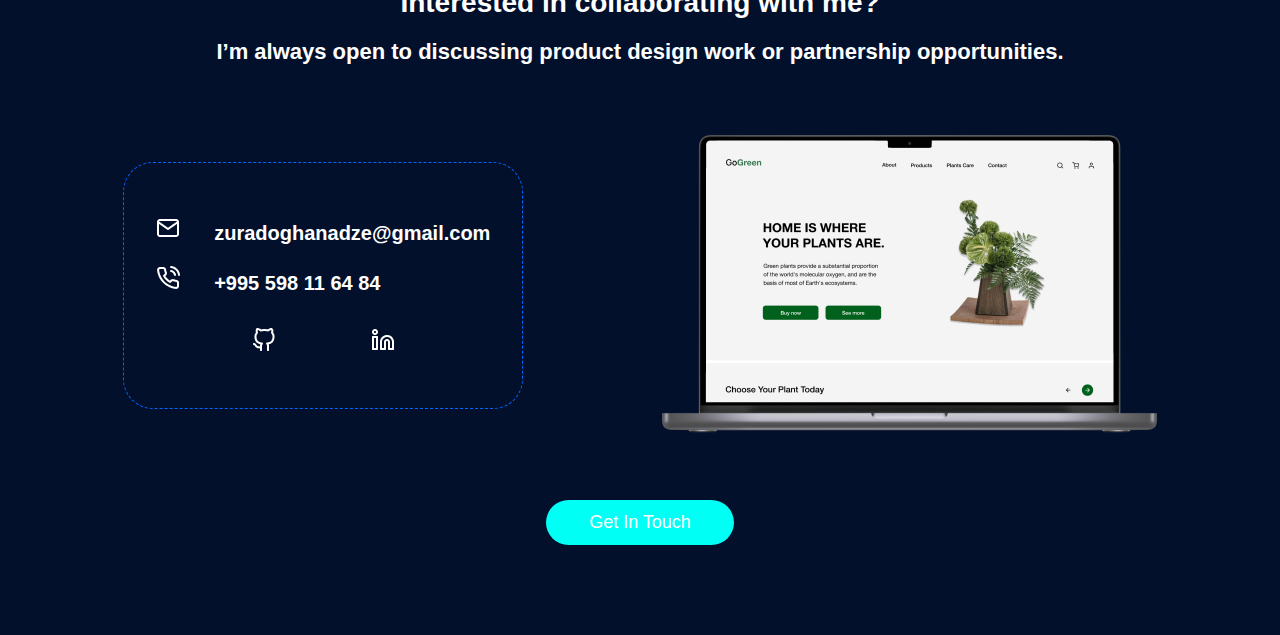
==== commit 12eb96fb: "I added a modal" ====
--- a/index.html
+++ b/index.html
@@ -49,7 +49,9 @@
                 </ul>
             </nav>
             <div class="resume-conteiner">
-                <a href="assets/files/cv-ზურა დოღანაძე.pdf" download>resume</a>
+                <a href="assets/files/cv-ზურა დოღანაძე.pdf" download>
+                    <button>resume</button> 
+                </a>
             </div>
             <div class="hamburger">
                 <span class="line"></span>
@@ -64,14 +66,16 @@
             <div>
                 <div class="about-me-section-wrapper">
                     <div class="profile-img-conteiner">
-                        <img src="assets/img/about section img/Mask group.png" alt="profile img">
+                        <img c src="assets/img/about section img/Profile photo.jpg" alt="profile img">
                     </div>
                     <div class="about-me-text-conteiner">
                         <span>hello</span>
-                        <p>Nunito is a playful, friendly, and modern font that works well for landing page design, software design, and many other use cases.
-                            Nunito is a playful, friendly, and modern font that works well for landing page design, software design, and many other use cases.
-                        </p>
-                        <button class="section-main-button">Let’s work together</button>
+                        <p class="about-first-p">I am Zura Doghanadze. I am 23 years old. I have been interested in logical thinking and algorithms since childhood, that's why after graduating from university I decided to study programming due to its scale. </p>
+                        <p>The result exceeded expectations and it turned out that being a front-end developer is exactly what I enjoy doing.</p>
+                        <p> I am motivated and purposeful. I want to study and develop this profession better.</p>
+                        <a href="https://www.linkedin.com/feed/" target="_blank">
+                            <button class="section-main-button">Let’s work together</button>
+                        </a> 
                         <div class="about-me-more-button-conteiner">
                             <button>
                                 <svg width="14" height="8" viewBox="0 0 14 8" fill="none" xmlns="http://www.w3.org/2000/svg">
@@ -86,14 +90,8 @@
                             <a href="https://github.com/zura-doganadze" target="_blank" rel="noo">
                                 <img src="assets/img/about section img/github.png" alt="github icon">
                             </a>
-                            <a href="https://www.facebook.com/zura.doganadze.7/" target="_blank">
-                                <img src="assets/img/about section img/facebook.png" alt="facebook icon">
-                            </a>
-                            <a href="#">
+                            <a href="https://www.linkedin.com/feed/" target="_blank">
                                 <img src="assets/img/about section img/linkedin.png" alt="linkdin icon">
-                            </a>
-                            <a href="https://www.instagram.com" target="_blank">
-                                <img src="assets/img/about section img/instagram.png" alt="instagram icon">
                             </a>
                             <div></div>
                         </div>
@@ -212,40 +210,63 @@
         <div class="footer-main-wrapper">
             <div class="footer-main-conteiner">
                 <div class="footer-contact-wrapper">
-                    <div>
-                        <a href="tel:+995 333 67 56 43">
-                            <img src="assets/img/footer img/mail.png" alt="mail icon">
-                        </a>
-                        <a href="tel:+995 333 67 56 43">+995 333 67 56 43</a>
-                    </div>
-                    <div>
-                        <a href="mailto:zurabi.doghanadze.1@iliauni.edu.ge">
-                            <img src="assets/img/footer img/phone-call.png" alt="phone img">
-                        </a>
-                        <a href="mailto:zurabi.doghanadze.1@iliauni.edu.ge">zurabi.doghanadze.1@iliauni.edu.ge</a>
+                    <div class="asdasf">
+                        <img src="assets/img/footer img/mail.png" alt="mail icon">
+                        <a href="mailto:zuradoghanadze@gmail.com" target="_blank">zuradoghanadze@gmail.com</a>
+                    </div>
+                    <div>
+                        <img src="assets/img/footer img/phone-call.png" alt="phone img">
+                        <a href="tel:+995 598116484" target="_blank">+995 598 11 64 84</a>
+
                     </div>
                 </div>
                 <div class="contact-icon-conteiner">
-                    <a href="https://github.com/zura-doganadze" target="_blank" rel="noo">
+                    <a href="https://github.com/zura-doganadze" target="_blank">
                         <img src="assets/img/footer img/github.png" alt="github icon">
                     </a>
-                    <a href="https://www.facebook.com/zura.doganadze.7/" target="_blank">
-                        <img src="assets/img/footer img/facebook.png" alt="facebook icon">
-                    </a>
-                    <a href="#">
+                    <a href="https://www.linkedin.com/feed/" target="_blank">
                         <img src="assets/img/footer img/linkedin.png" alt="linkdin icon">
                     </a>
-                    <a href="https://www.instagram.com" target="_blank">
-                        <img src="assets/img/footer img/instagram.png" alt="instagram icon">
-                    </a>
                 </div>
             </div>
             <div class="macbook-wrapper">
                 <img class="macbook-img" src="assets/img/footer img/MacBook Pro 16.png" alt="macbook-pro img">
             </div>
         </div>
-        <div class="section-button-wrapper">
-            <button class="section-main-button">get in touch</button>
+        <div>
+            <div class="section-button-wrapper">
+                <button class="section-main-button" id="myBtn">get in touch</button>      
+            </div>
+            <div class="modal" id="myModal">
+                <div class="modal-content">
+                    <span class="close">&times;</span>
+                    <h6>send me an email</h6>
+                    <div>
+                        <a href="https://github.com/zura-doganadze" target="_blank">
+                            <img src="assets/img/modal img/github.png" alt="github img">
+                        </a>
+                        <a href="https://github.com/zura-doganadze" target="_blank">github</a>
+                    </div>
+                    <div>
+                        <a href="https://www.linkedin.com/feed/" target="_blank">
+                            <img src="assets/img/modal img/linkedin.png" alt="linkdin img">
+                        </a>
+                        <a href="https://www.linkedin.com/feed/" target="_blank">linkedin</a>
+                    </div>
+                    <div>
+                        <a href="mailto:zuradoghanadze@gmail.com" target="_blank">
+                            <img src="assets/img/modal img/mail.png" alt="gamil img">
+                        </a>
+                        <a href="mailto:zuradoghanadze@gmail.com" target="_blank">mail</a>
+                    </div>
+                    <div>
+                        <a href="href=tel:+995 598116484" target="_blank">
+                            <img src="assets/img/modal img/phone-call.png" alt="phone img">
+                        </a>
+                        <a href="tel:+995 598116484" target="_blank">phone</a>
+                    </div>
+                </div>
+            </div>
         </div>
     </footer>
     <script src="assets/js/app.js">
--- a/assets/css/style.css
+++ b/assets/css/style.css
@@ -11,7 +11,9 @@
     src: url(../fonts/Nunito-ExtraBold800.ttf);
 }
 :root {
+    --body-background-color: #03102C;
     --header-text-color: #00FFF5;
+    --product-descriprion-color: #FFFFFF;
     --section-text-color:#00FFF5;
     --third-section-color:#FFFFFF;
     --scrolltop-color: #FFFFFF;
@@ -72,7 +74,7 @@
     transform: scale(1.1);
 }
 body {
-    background: #03102C;
+    background: var(--body-background-color);
 }
 .header-wrapper {
     display: flex;
@@ -108,9 +110,10 @@
     text-shadow: 2px 0px 20px #00fff5;
     transform: scale(1.1);
 }
-.resume-conteiner a {
+.resume-conteiner a button {
     font-family: 'Nunito-ExtraBold800', sans-serif;
     color: var(--header-text-color);
+    background: var(--body-background-color);
     font-weight: 700;
     font-size: 16px;
     text-transform: uppercase;
@@ -119,7 +122,7 @@
     border-radius: 30px;
     padding: 15px 30px;
 }
-.resume-conteiner a:hover {
+.resume-conteiner a button:hover {
     text-shadow: 2px 0px 20px #00fff5;
     transform: scale(1.1);
 }
@@ -145,21 +148,26 @@
     display: flex;
 }
 .profile-img-conteiner {
+    margin-top: 20px;
     border: 1px dashed #0066FF;
     border-radius: 30px;
-    max-height: 450px;
+    max-height: 305px;
+    max-width: 265px;
 }
 .profile-img-conteiner img {
-    border-radius: 30px;
+    border-radius: 55px;
     padding: 30px;
     transition: 0.5s;
     transition-timing-function: ease-out;
+    max-width: 100%;
+    max-height: 100%;
+
 }
 .profile-img-conteiner img:hover {
-    transform: scale(1.1);
+    transform: scale(1.2);
 }
 .about-me-text-conteiner {
-    padding: 126px 104px 0px 84px;
+    padding: 100px 104px 0px 84px;
     position: relative;
 }
 .about-me-text-conteiner span {
@@ -167,6 +175,8 @@
     color: var(--section-text-color);
     font-weight: 500;
     font-size: 24px;
+    display: inline-block;
+    padding-bottom: 50px;
     text-transform: capitalize;
 }
 .about-me-text-conteiner p {
@@ -174,8 +184,11 @@
     color: var(--section-text-color);
     font-weight: 400;
     font-size: 20px;
-    padding: 50px 0px;
+    padding: 3px 0;
     text-transform: initial;
+}
+.about-me-text-conteiner button {
+    margin-top: 50px;
 }
 .icon-contener {
     display: flex;
@@ -492,7 +505,7 @@
 }
 .projects-conteiner p {
     font-family: 'Nunito-ExtraBold800', sans-serif;
-    color: var(--section-text-color);
+    color: var(--product-descriprion-color);
     font-weight: 800;
     font-size: 20px;
 }
@@ -507,6 +520,63 @@
 }
 .project-details-conteiner:last-child a {
     display: inline-block;
+}
+/* modal */
+.modal {
+    display: none; 
+    position: fixed; 
+    z-index: 1; 
+    padding-top: 15%;  
+    left: 0;
+    top: 0;
+    width: 100%;  
+    height: 100%; 
+    overflow: auto;
+}
+.modal-content {
+background: #490cf0;
+margin: auto;
+padding: 20px 20px 50px 20px;
+border: 1px solid #888;
+border-radius: 9px;
+width: 50%;
+}
+.close {
+color: #aaaaaa;
+float: right;
+font-size: 38px;
+font-weight: bold;
+}
+.close:hover,
+.close:focus {
+color: #000;
+text-decoration: none;
+cursor: pointer;
+}
+.modal-content h6 {
+    display: flex;
+    justify-content: center;
+    font-family: 'Nunito-ExtraBold800', sans-serif;
+    color: var(--third-section-color);
+    font-weight: 800;
+    font-size: 18px;
+    text-transform: uppercase;
+    margin: 30px 0;
+}
+.modal-content div {
+    display: flex;
+    align-items: center;
+    margin-left: 40%;
+    margin-top: 15px;
+}
+.modal-content div a {
+    margin-right: 15px;
+    font-family: 'Nunito-Medium500', sans-serif;
+    color: var(--third-section-color);
+    font-weight: 600;
+    font-size: 18px;
+    text-transform: uppercase;
+
 }
 @media (max-width: 1040px) {
 
@@ -522,6 +592,17 @@
         display: flex;
         justify-content: center;
         align-items: center;
+        position: fixed;
+        right: -100%;
+        top: 120px;
+    }
+    .resume-conteiner a button{
+        background: #FFFFFF;
+    }
+    .resume-conteiner.resume-active {
+        right: 0;
+        left: 0%;
+        bottom: 23%;
     }
     .hamburger {
       display: inline-block;
@@ -536,12 +617,12 @@
       transform: translateY(-8px) rotate(-45deg);
     }
     .header-nav-li-conteiner {
+        background: #FFFFFF;
       position: fixed;
       right: -100%;
       top: 120px;
-      background-color:#FFFFFF;
-      width: 200px;
-      border-radius: 8px 0px 0px 8px;
+      width: 100%;
+      height: 250px;
       text-align: center;
       transition: 0.3s;
       padding: 50px 0px 40px 0px;
@@ -555,7 +636,12 @@
     }
     /* about me */
     .profile-img-conteiner {
-        max-width: 390px;   
+        max-width: 265px;  
+        max-height: 306px; 
+    }
+    .profile-img-conteiner img {
+        width: 100%;
+        height: 100%;
     }
     .about-me-section-wrapper {
         display: flex;
@@ -567,7 +653,7 @@
         display: none;
     }
     .about-me-text-conteiner {
-        padding: 100px 104px 0px 84px;
+        padding: 90px 104px 0px 84px;
     }
     .icon-contener {
         display: flex;
@@ -667,21 +753,15 @@
     .header-portfolio-conteiner ul a {
         font-size: 24px;
     }
-    .resume-conteiner a {
+    .resume-conteiner a button {
         font-size: 14px;
     }
     /* about me */
     .profile-img-conteiner {
-        max-width: 300px;   
-    }
-    .profile-img-conteiner img {
-        max-width: 300px;  
+        max-width: 260px;   
     }
     .about-me-text-conteiner {
         padding: 80px 54px 0px 44px;
-    }
-    .about-me-text-conteiner p {
-        padding: 30px 0;
     }
     /* work */
     .work-section-img-wrapper {
@@ -792,7 +872,13 @@
         border-radius: 25px;
         padding: 12px 30px;
     }
-
+    /* modal */
+    .modal-content {
+        width: 70%;
+    }
+    .modal-content div {
+        margin-left: 30%;
+    }
 }
 @media (max-width: 550px) {
 
@@ -813,7 +899,7 @@
     }
     .header-nav-li-conteiner {
         padding: 40px 0px 30px 0px;
-        width: 180px;
+        width: 100%;
     }
     .about-me-text-conteiner span {
         font-size: 18px;
@@ -834,9 +920,6 @@
     }
     .about-me-text-conteiner {
         padding: 40px 30px 0px 30px;
-    }
-    .about-me-text-conteiner p {
-        padding: 30px 0;
     }
     /* work */
     .work-section-img-wrapper {
@@ -883,7 +966,7 @@
         font-size: 14px;
     }
     .footer-main-conteiner {
-        padding: 23px 12px 20px 0px;
+        padding: 23px 12px 20px 20px;
     }
     .footer-contact-wrapper *:nth-child(2) {
         font-size: 13px;
@@ -914,4 +997,8 @@
         border-radius: 25px;
         padding: 12px 30px;
     }
+    /* modal */
+    .modal-content div {
+        margin-left: 10%;
+    }
 }